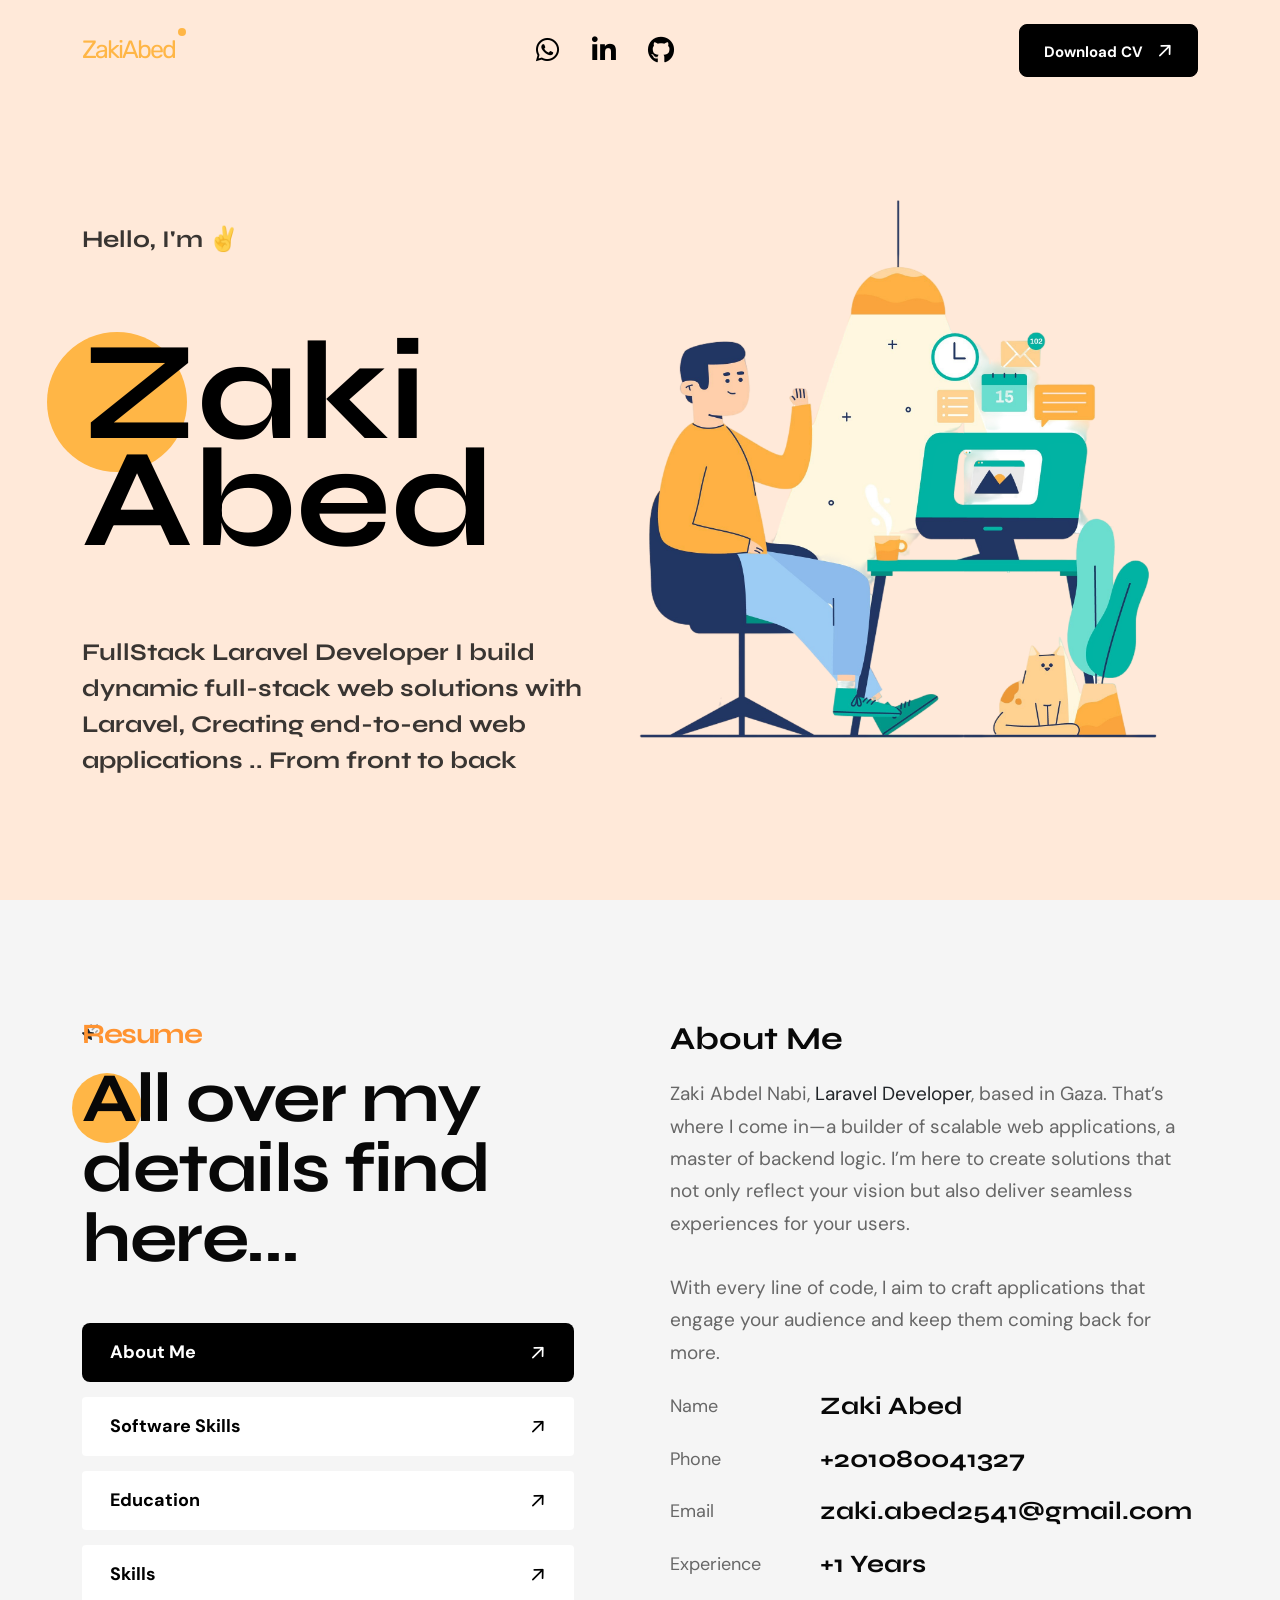
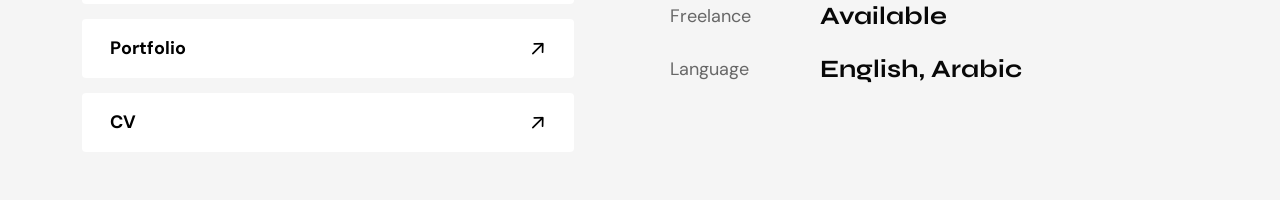
==== index.html @ b5b00e52 "first commit" ====
<!DOCTYPE html>
<html lang="en">
<head>
    <meta charset="UTF-8">
    <meta name="viewport" content="width=device-width, initial-scale=1.0">
    <title>Zaki Abed</title>
    <!-- Font Awesome -->
    <link rel="stylesheet" href="css/all.css">
    <!-- Font Awesome -->
    <link rel="stylesheet" href="css/all.min.css">
    <!-- Bootstrap -->
    <link rel="stylesheet" href="css/bootstrap.min.css">
    <!-- Style CSS -->
    <link rel="stylesheet" href="css/style.css">
</head>
<body>
    <!-- Start Navbar -->
    <nav class="navbar navbar-expand-lg">
        <div class="container">
          <a class="navbar-brand" href="#">ZakiAbed</a>
          <button class="navbar-toggler" type="button" data-bs-toggle="collapse" data-bs-target="#navbarSupportedContent" aria-controls="navbarSupportedContent" aria-expanded="false" aria-label="Toggle navigation">
            <i class="fa-regular fa-bars"></i>
          </button>
          <div class="collapse navbar-collapse" id="navbarSupportedContent">
            <ul class="navbar m-auto mb-2 mb-lg-0 icons">
              <li class="nav-item">
                <a class="nav-link" href="https://wa.me/+201080041327"><i class="fa-brands fa-whatsapp"></i></a>
              </li>
              <li class="nav-item">
                <a class="nav-link" href="https://www.linkedin.com/in/zaki-abed/"><i class="fa-brands fa-linkedin-in"></i></a>
              </li>
              <li class="nav-item">
                <a class="nav-link" href="https://github.com/zaki-abed/"><i class="fa-brands fa-github"></i></a>
              </li>
            </ul>
            <a href="ZakiAbedElNabiResume.pdf" class="main-btn" download="filename.pdf">Download CV <i class="fa-regular fa-arrow-right"></i></a>
          </div>
        </div>
      </nav>
    <!-- End Navbar -->
    <!-- Start Landing -->
    <div class="landing">
        <div class="container">
            <div class="text">
                Hello, I'm ✌️
                <span class="name">Zaki  <span class="child">Abed</span></span> 
                FullStack Laravel Developer
                I build dynamic full-stack web solutions with Laravel, Creating end-to-end web applications .. From front to back
            </div>
            <div class="image">
                <img src="images/landing.png" alt="Landing Image">
            </div>
        </div>
    </div>
    <!-- End Landing -->
    <div class="about-me">
        <div class="container">

            <div class="column-1">
                <div class="text">
                    <span>Resume</span>
                    All over my details find here...
                </div>
                <div class="nav flex-column nav-pills me-3" id="v-pills-tab" role="tablist" aria-orientation="vertical">
                    <!-- About Me -->
                    <button class="main-btn active" id="v-pills-home-tab" data-bs-toggle="pill" data-bs-target="#v-pills-home" type="button" role="tab" aria-controls="v-pills-home" aria-selected="true">About Me <i class="fa-regular fa-arrow-right"></i></button>
                    <!-- Software Skills -->
                    <button class="main-btn nav-link" id="v-pills-profile-tab" data-bs-toggle="pill" data-bs-target="#v-pills-profile" type="button" role="tab" aria-controls="v-pills-profile" aria-selected="false">Software Skills <i class="fa-regular fa-arrow-right"></i></button>
                    <!-- Education -->
                    <button class="main-btn nav-link" id="v-pills-messages-tab" data-bs-toggle="pill" data-bs-target="#v-pills-messages" type="button" role="tab" aria-controls="v-pills-messages" aria-selected="false">Education <i class="fa-regular fa-arrow-right"></i></button>
                    <!-- Skills -->
                    <button class="main-btn nav-link" id="v-pills-messages-tab" data-bs-toggle="pill" data-bs-target="#v-pills-messages" type="button" role="tab" aria-controls="v-pills-messages" aria-selected="false">Skills <i class="fa-regular fa-arrow-right"></i></button>
                    <!-- Portfolio -->
                    <button class="main-btn nav-link" id="v-pills-settings-tab" data-bs-toggle="pill" data-bs-target="#v-pills-settings" type="button" role="tab" aria-controls="v-pills-settings" aria-selected="false">Portfolio <i class="fa-regular fa-arrow-right"></i></button>
                    <!-- CV -->
                    <button class="main-btn nav-link" id="v-pills-cv-tab" data-bs-toggle="pill" data-bs-target="#v-pills-cv" type="button" role="tab" aria-controls="v-pills-cv" aria-selected="false">CV <i class="fa-regular fa-arrow-right"></i></button>
                </div>
            </div>
            
            <div class="column-2">
                <div class="tab-content" id="v-pills-tabContent">
                    <!-- About Me -->
                    <div class="tab-pane fade show active about-me-tab" id="v-pills-home" role="tabpanel" aria-labelledby="v-pills-home-tab" tabindex="0">
                        <h2>About Me</h2>
                        <p>
                            Zaki Abdel Nabi, <span class="text-dark">Laravel Developer</span>, based in Gaza. That’s where I come in—a builder of scalable web applications, a master of backend logic. I’m here to create solutions that not only reflect your vision but also deliver seamless experiences for your users. <br><br> With every line of code, I aim to craft applications that engage your audience and keep them coming back for more.
                        </p>
                        <ul>
                            <li>
                                <span class="first">Name</span>
                                <span class="second">Zaki Abed</span>
                            </li>
                            <li>
                                <span class="first">Phone</span>
                                <span class="second">+201080041327</span>
                            </li>
                            <li>
                                <span class="first">Email</span>
                                <span class="second">zaki.abed2541@gmail.com</span>
                            </li>
                            <li>
                                <span class="first">Experience</span>
                                <span class="second">+1 Years</span>
                            </li>
                            <li>
                                <span class="first">Freelance</span>
                                <span class="second">Available</span>
                            </li>
                            <li>
                                <span class="first">Language</span>
                                <span class="second">English, Arabic</span>
                            </li>
                        </ul>
                    </div>
                    <!-- Software Skills -->
                    <div class="tab-pane fade" id="v-pills-profile" role="tabpanel" aria-labelledby="v-pills-profile-tab" tabindex="0">2</div>
                    <!-- Education -->
                    <div class="tab-pane fade" id="v-pills-disabled" role="tabpanel" aria-labelledby="v-pills-disabled-tab" tabindex="0">3</div>
                    <!-- Skills -->
                    <div class="tab-pane fade" id="v-pills-messages" role="tabpanel" aria-labelledby="v-pills-messages-tab" tabindex="0">4</div>
                    <!-- Portfolio -->
                    <div class="tab-pane fade" id="v-pills-settings" role="tabpanel" aria-labelledby="v-pills-settings-tab" tabindex="0">5</div>
                    <!-- CV -->
                    <div class="tab-pane fade" id="v-pills-cv" role="tabpanel" aria-labelledby="v-pills-cv-tab" tabindex="0">6</div>
                </div>
            </div>
            <i class="fad fa-star-shooting star"></i>
        </div>
    </div>

    <!-- JS Files -->
    <!-- Bootstrap -->
    <script src="js/bootstrap.bundle.js"></script>
</body>
</html>
---- css/style.css ----
/* Google Font: Rubik, Syne, DM Sans */
@import url('https://fonts.googleapis.com/css2?family=DM+Sans:ital,opsz,wght@0,9..40,100..1000;1,9..40,100..1000&family=Rubik:ital,wght@0,300..900;1,300..900&family=Syne:wght@400..800&display=swap');

/* Start Variables */
:root {
    --main-color: rgb(255 182 70);
    --main-dark-color: rgb(255 147 48);
    --section-bg: rgb(255 233 217);
    --text-black: black;
}
/* End Variables */
/* Start Global Rules */
* {
  -webkit-box-sizing: border-box;
  -moz-box-sizing: border-box;
  box-sizing: border-box;
}

html {
  scroll-behavior: smooth;
}

body {
    position: relative;
    font-family: "DM Sans", sans-serif;
}

ul {
  list-style: none;
  padding: 0;
  margin: 0;
}

a {
  text-decoration: none;
}

.main-btn {
    background-color: var(--text-black);
    border-radius: 0.5rem;
    padding: 0.75rem 1.5rem;
    color: white;
    border: 1px solid var(--text-black);
    transition: 0.4s;
    font-size: 15px;
    font-weight: 700;
}

.main-btn:hover {
    background-color: transparent;
    color: var(--text-black);
    border: 1px solid var(--text-black);
}

.main-btn i {
    margin-left: 10px;
    transform: rotate(-45deg);
    font-size: 18px;
}

/* Start Navbar */
.navbar {
    padding: 0;
}

.navbar .container {
    background-color: transparent;
    height: 100px;
    position: absolute;
    top: 0;
    left: 0;
    right: 0;
}

.navbar .navbar-brand {
    font-family: "Rubik", sans-serif;
    color: var(--main-color);
    font-size: 25px;
    letter-spacing: -2px;
    position: relative;
}

.navbar .navbar-brand::before {
    content: "";
    position: absolute;
    top: 2px;
    right: -11px;
    width: 8px;
    height: 8px;
    background: var(--main-color);
    border-radius: 50%;
}

.navbar .navbar-toggler {
    color: var(--text-black);
    border: 3px solid var(--text-black);
    padding: 6px 12px;
    transition: 0.4s;
} 

.navbar .navbar-toggler:hover {
    color: var(--main-color);
    border: 3px solid var(--main-color);
    padding: 6px 12px;
} 

.navbar .navbar-toggler:focus {
    box-shadow: none;
}

.navbar .icons li i {
    color: var(--text-black);
    font-size: 27px;
    transition: 0.4s;
}

@media (max-width: 992px) {
    .icons {
        justify-content: flex-start;
    }
    
}

@media (max-width: 768px) {
    .collapse {
        position: absolute;
        top: 75px;
        min-height: 118px;
        background: var(--section-bg);
        width: 100%;
        left: 0px;
        border: 1px solid;
        padding: 5px;
    }
    
}
.navbar .icons li i:hover {
    color: var(--main-color);
}
/* End Navbar */
/* Start Landing */
.landing {
    height: 100vh;
    background-color: var(--section-bg);
    padding-top: 100px;
    display: flex;
    justify-content: center;
    align-items: center;
}

.landing .container {
    display: flex;
    justify-content: space-between;
    align-items: center;
}

.landing .text {
    width: 500px;
    font-family: "Syne", sans-serif;
    color: rgba(8, 8, 8, 0.8);
    font-size: 24px;
    font-weight: 700;
}

.landing .text .name {
    display: block;
    margin: 30px 0;
    font-size: 140px;
    position: relative;
    z-index: 1;
    color: var(--text-black);
}

@media (max-width: 768px) {
    .landing .text .name {
        font-size: 100px;
    }
}

.landing .text .name::before {
    content: "";
    position: absolute;
    top: 44px;
    left: -35px;
    width: 140px;
    height: 140px;
    background: var(--main-color);
    border-radius: 50%;
    z-index: -1;
}

.landing .text .name .child {
    margin-top: -103px;
    display: block;
}

@media (max-width: 768px) {
    .landing .text .name .child {
        margin-top: -69px;
    }
}

.landing .image {

}

.landing .image img {
    width: 600px;
    max-width: 100%;
}

@media (max-width: 768px) {
    .landing .image img {
        display: none;
    }
}

/* End Landing */

/* Start About Me */
.about-me {
    padding: 120px 0;
    background-color: rgba(8, 8, 8, 0.04) !important;
}

@media (min-width: 992px) {
    .about-me {
        height: 100vh;
    }
}

.about-me .container {
    display: flex;
    align-items: start;
    gap: 80px;
}

@media (max-width: 992px) {
    .about-me .container {
        flex-direction: column;
    }
}

.about-me .nav {
    gap: 15px;
}

@media (max-width: 992px) {
    .about-me .nav {
        flex-direction: row !important;
    }
}

@media (min-width: 1200px) {
    .about-me .nav {
        width: 492px;
    }
}

.about-me .text {
    color: rgb(8 8 8);
    font-size: 70px;
    font-weight: 700;
    font-family: "Syne", sans-serif;
    letter-spacing: -1.5px;
    line-height: 1;
    position: relative;
    z-index: 1;
    margin-bottom: 50px;
}

@media (min-width: 1200px) {
    .about-me .text {
        width: 450px;
    }
}

.about-me .text::before {
    content: "";
    position: absolute;
    top: 53px;
    left: -10px;
    width: 70px;
    height: 70px;
    background: var(--main-color);
    border-radius: 50%;
    z-index: -1;
}

.about-me .text span {
    display: block;
    font-family: "Syne", sans-serif;
    color: var(--main-dark-color);
    font-weight: 700;
    font-size: 28px;
    margin-bottom: 15px;
}

.about-me .main-btn {
    background-color: white;
    color: var(--text-black);
    border: none;
    display: flex;
    justify-content: space-between;
    align-items: center;
    font-size: 18px;
    padding-top: 1rem;
    padding-bottom: 1rem;
    padding-left: 1.75rem;
    padding-right: 1.75rem;
}

.about-me .main-btn:hover {
    background-color: var(--text-black);
    color: white;
}

.about-me .nav-pills .nav-link.active, .about-me .nav-pills .show>.nav-link, .about-me button.active {
    background: var(--text-black);
    color: white;
}

.about-me .star {
    position: absolute;
}

.about-me .about-me-tab h2 {
    font-family: "Syne", sans-serif;
    font-size: 32px;
    color: rgb(8 8 8);
    font-weight: 700;
    margin-bottom: 20px;
}

.about-me .about-me-tab  {
    font-family: "DM Sans", ui-sans-serif, system-ui, sans-serif, "Apple Color Emoji", "Segoe UI Emoji", "Segoe UI Symbol", "Noto Color Emoji";
    font-size: 19px;
    font-weight: 400;
    line-height: 1.7;
    color: rgba(8, 8, 8, 0.6);
}

@media (max-width: 768px) {
    .about-me-tab {
        width: 380px;
    }
}

.about-me .about-me-tab ul {
    display: flex;
    flex-direction: column;
    gap: 10px;
}

.about-me .about-me-tab ul li {
    display: flex;
    gap: 50px;
    align-items: center;
}
.about-me .about-me-tab ul li .first {
    display: block;
    width: 100px;
    font-size: 18px;
}

.about-me .about-me-tab ul li .second {
    color: rgb(8 8 8);
    font-weight: 700;
    font-size: 25px;
    font-family: "Syne", sans-serif;
}

@media (max-width: 768px) {
    .about-me .about-me-tab ul li .second {
        font-size: 20px;
    }
}
/* End About Me */
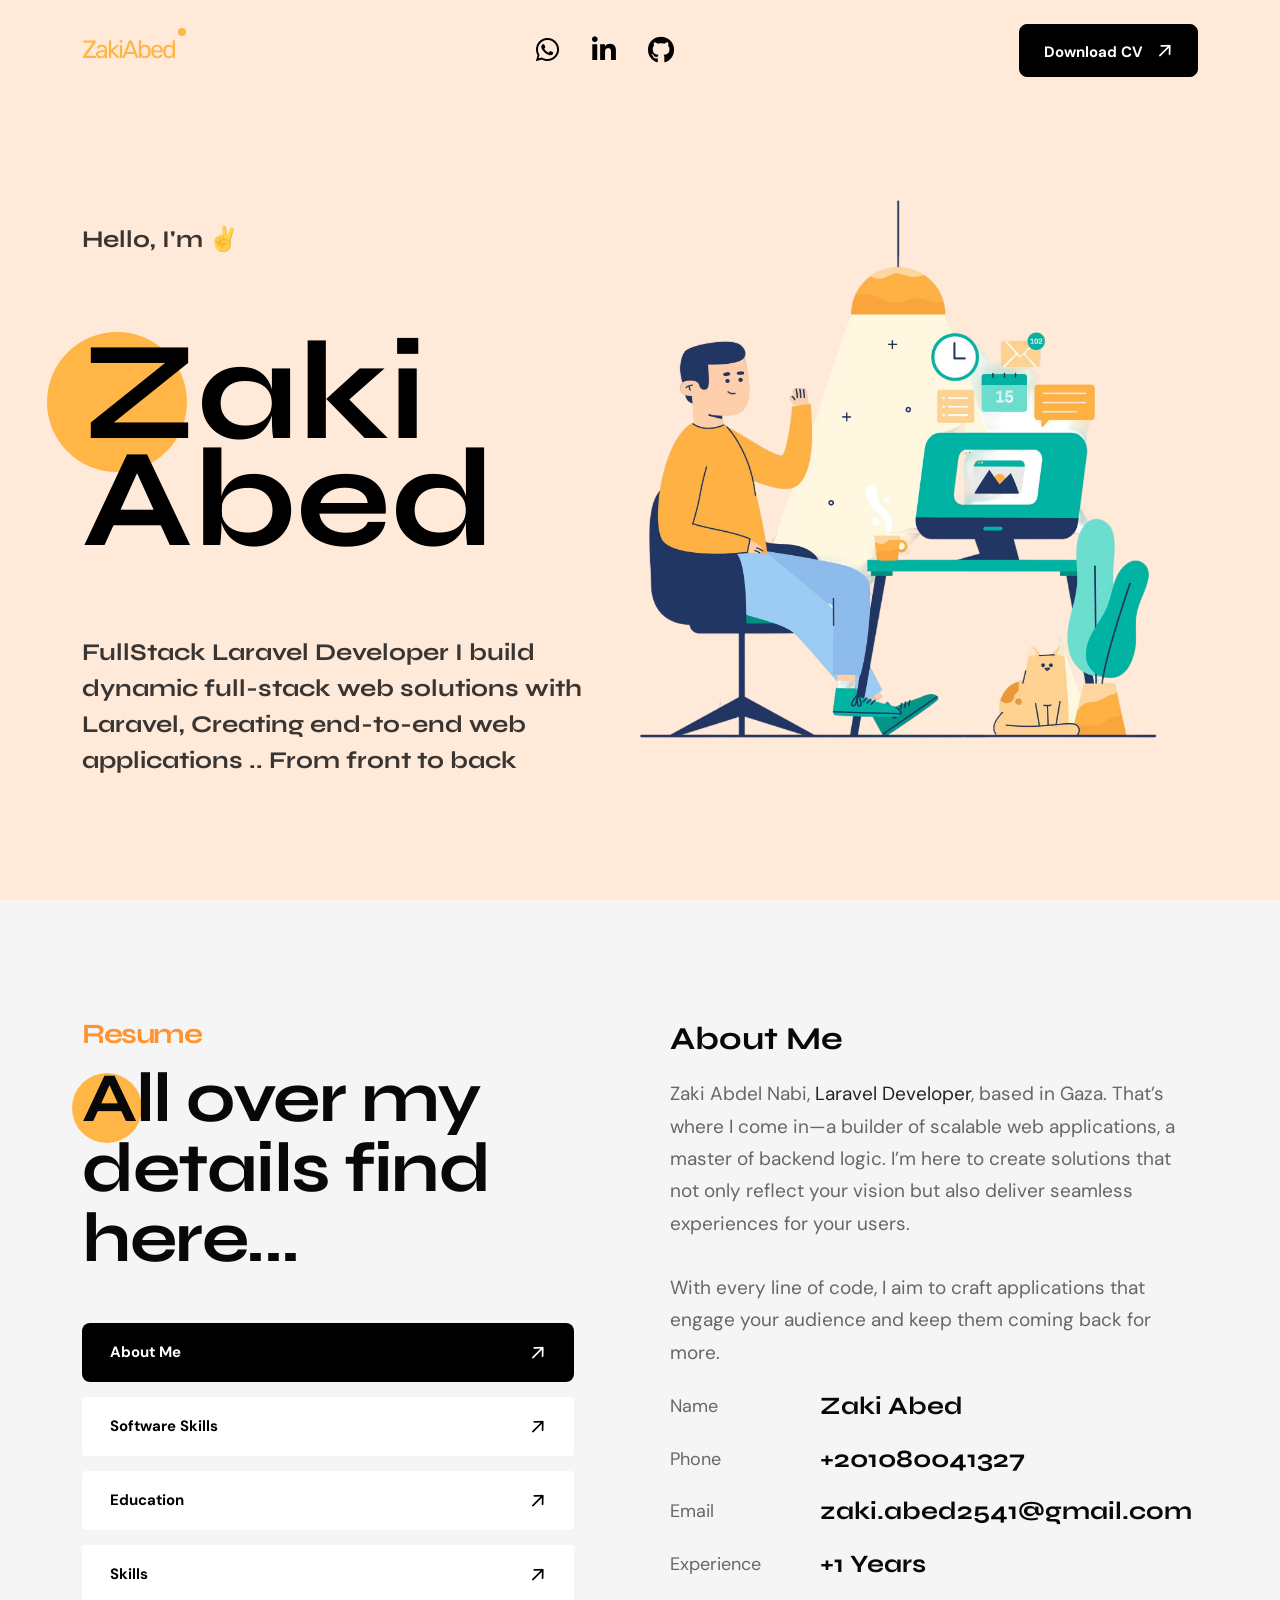
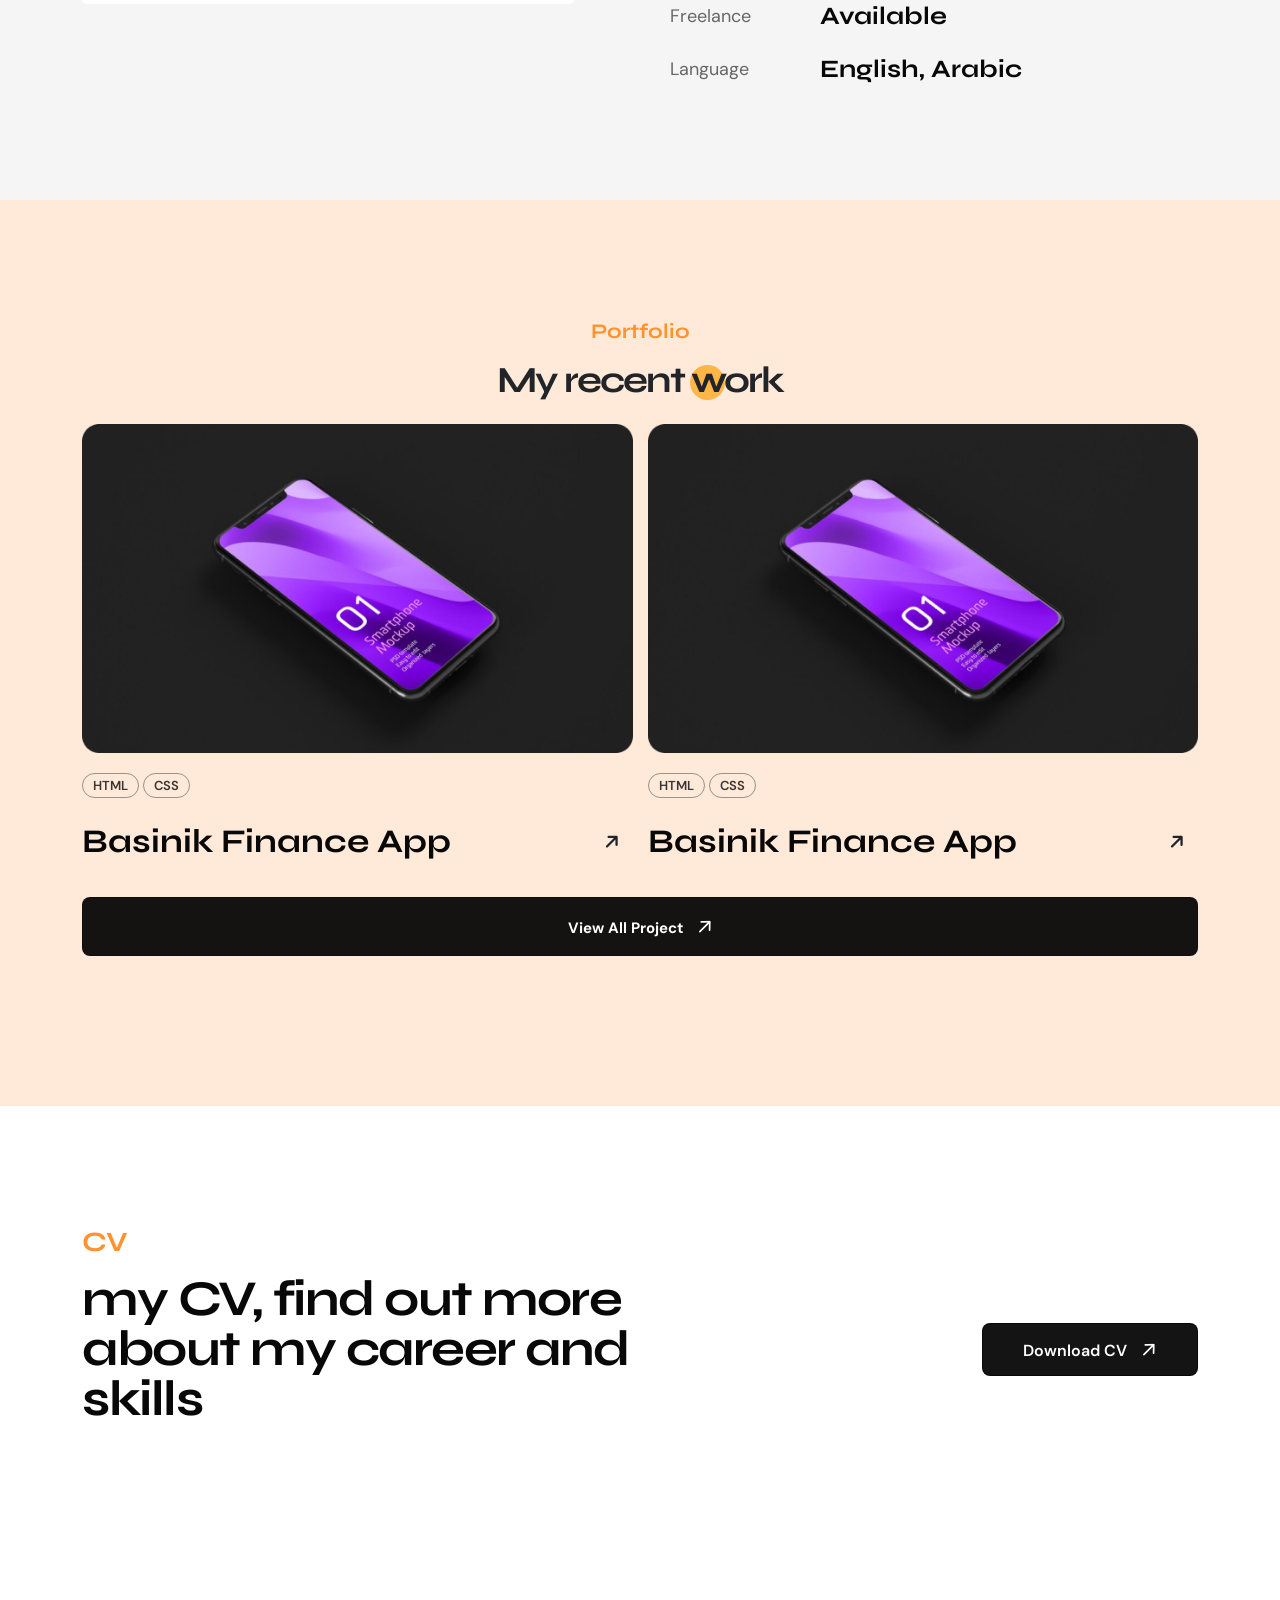
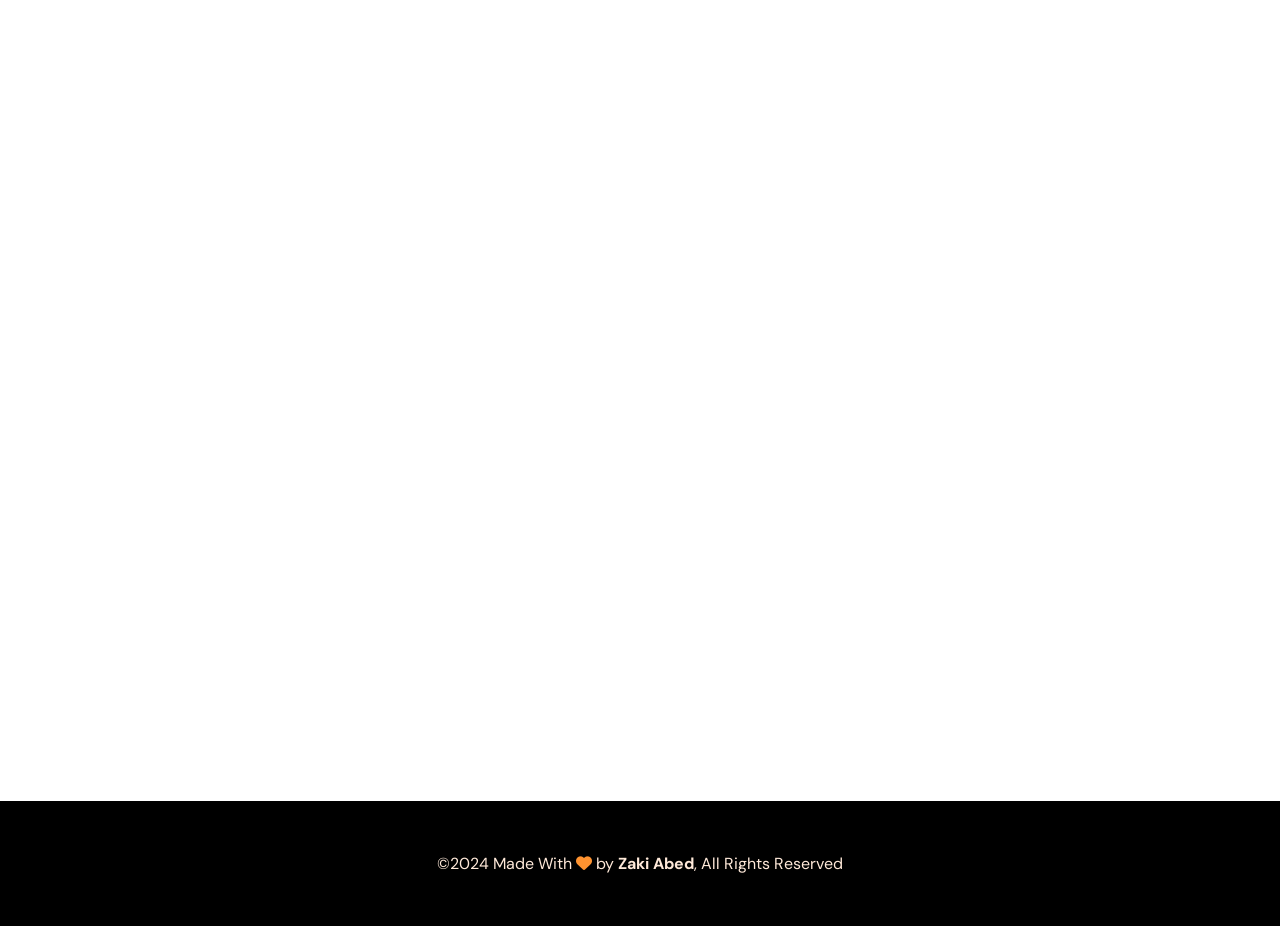
==== commit 8cdc204e: "Finish Frontend Project" ====
--- a/index.html
+++ b/index.html
@@ -12,6 +12,8 @@
     <link rel="stylesheet" href="css/bootstrap.min.css">
     <!-- Style CSS -->
     <link rel="stylesheet" href="css/style.css">
+    <!-- WoW.js -->
+    <link rel="stylesheet" href="css/animate.css">
 </head>
 <body>
     <!-- Start Navbar -->
@@ -41,22 +43,22 @@
     <!-- Start Landing -->
     <div class="landing">
         <div class="container">
-            <div class="text">
+            <div class="text wow slideInLeft">
                 Hello, I'm ✌️
                 <span class="name">Zaki  <span class="child">Abed</span></span> 
                 FullStack Laravel Developer
                 I build dynamic full-stack web solutions with Laravel, Creating end-to-end web applications .. From front to back
             </div>
-            <div class="image">
+            <div class="image wow slideInRight">
                 <img src="images/landing.png" alt="Landing Image">
             </div>
         </div>
     </div>
     <!-- End Landing -->
+    <!-- Start About Me -->
     <div class="about-me">
         <div class="container">
-
-            <div class="column-1">
+            <div class="column-1 wow slideInLeft">
                 <div class="text">
                     <span>Resume</span>
                     All over my details find here...
@@ -67,21 +69,15 @@
                     <!-- Software Skills -->
                     <button class="main-btn nav-link" id="v-pills-profile-tab" data-bs-toggle="pill" data-bs-target="#v-pills-profile" type="button" role="tab" aria-controls="v-pills-profile" aria-selected="false">Software Skills <i class="fa-regular fa-arrow-right"></i></button>
                     <!-- Education -->
-                    <button class="main-btn nav-link" id="v-pills-messages-tab" data-bs-toggle="pill" data-bs-target="#v-pills-messages" type="button" role="tab" aria-controls="v-pills-messages" aria-selected="false">Education <i class="fa-regular fa-arrow-right"></i></button>
+                    <button class="main-btn nav-link" id="v-pills-education-tab" data-bs-toggle="pill" data-bs-target="#v-pills-education" type="button" role="tab" aria-controls="v-pills-education" aria-selected="false">Education <i class="fa-regular fa-arrow-right"></i></button>
                     <!-- Skills -->
-                    <button class="main-btn nav-link" id="v-pills-messages-tab" data-bs-toggle="pill" data-bs-target="#v-pills-messages" type="button" role="tab" aria-controls="v-pills-messages" aria-selected="false">Skills <i class="fa-regular fa-arrow-right"></i></button>
-                    <!-- Portfolio -->
-                    <button class="main-btn nav-link" id="v-pills-settings-tab" data-bs-toggle="pill" data-bs-target="#v-pills-settings" type="button" role="tab" aria-controls="v-pills-settings" aria-selected="false">Portfolio <i class="fa-regular fa-arrow-right"></i></button>
-                    <!-- CV -->
-                    <button class="main-btn nav-link" id="v-pills-cv-tab" data-bs-toggle="pill" data-bs-target="#v-pills-cv" type="button" role="tab" aria-controls="v-pills-cv" aria-selected="false">CV <i class="fa-regular fa-arrow-right"></i></button>
-                </div>
-            </div>
-            
-            <div class="column-2">
+                    <button class="main-btn nav-link" id="v-pills-messages-tab" data-bs-toggle="pill" data-bs-target="#v-pills-messages" type="button" role="tab" aria-controls="v-pills-messages" aria-selected="false">Skills <i class="fa-regular fa-arrow-right"></i></button>                </div>
+            </div>
+            <div class="column-2 wow slideInRight">
                 <div class="tab-content" id="v-pills-tabContent">
                     <!-- About Me -->
                     <div class="tab-pane fade show active about-me-tab" id="v-pills-home" role="tabpanel" aria-labelledby="v-pills-home-tab" tabindex="0">
-                        <h2>About Me</h2>
+                        <h2 class="title">About Me</h2>
                         <p>
                             Zaki Abdel Nabi, <span class="text-dark">Laravel Developer</span>, based in Gaza. That’s where I come in—a builder of scalable web applications, a master of backend logic. I’m here to create solutions that not only reflect your vision but also deliver seamless experiences for your users. <br><br> With every line of code, I aim to craft applications that engage your audience and keep them coming back for more.
                         </p>
@@ -113,23 +109,146 @@
                         </ul>
                     </div>
                     <!-- Software Skills -->
-                    <div class="tab-pane fade" id="v-pills-profile" role="tabpanel" aria-labelledby="v-pills-profile-tab" tabindex="0">2</div>
+                    <div class="tab-pane fade software-skills-tab" id="v-pills-profile" role="tabpanel" aria-labelledby="v-pills-profile-tab" tabindex="0">
+                        <h2 class="title">Software Skills</h2>
+                        <ul>
+                            <li>
+                                <span>Backend Development:</span>
+                                <span>Laravel framework, PHP (OOP), MySQL (relational databases, SQL, ER diagrams, connection pooling)</span>
+                            </li>
+                            <li>
+                                <span>Frontend Development:</span>
+                                <span>HTML, CSS (Grid, Flexbox), JavaScript, jQuery, Bootstrap, Tailwind CSS</span>
+                            </li>
+                            <li>
+                                <span>Full Stack Development:</span>
+                                <span>Experience in integrating frontend and backend components for robust web applications</span>
+                            </li>
+                            <li>
+                                <span>Database Management:</span>
+                                <span>Proficient in database design, SQL queries, and optimization</span>
+                            </li>
+                            <li>
+                                <span>Project Management:</span>
+                                <span>Agile methodologies</span>
+                            </li>
+                            <li>
+                                <span>System Analysis:</span>
+                                <span>Strong analytical skills with experience in writing system requirements specifications (SRS) and system documentation</span>
+                            </li>
+                        </ul>
+                    </div>
                     <!-- Education -->
-                    <div class="tab-pane fade" id="v-pills-disabled" role="tabpanel" aria-labelledby="v-pills-disabled-tab" tabindex="0">3</div>
+                    <div class="tab-pane fade education-tab" id="v-pills-education" role="tabpanel" aria-labelledby="v-pills-education-tab" tabindex="0">
+                        <h2 class="title">Education</h2>
+                        <div class="boxes">
+                            <div class="box">
+                                <div class="date">2021 - 2025</div>
+                                <div class="info">
+                                    <span>University</span>
+                                    <span class="name">
+                                        Al-Azhar University - Gaza<br>
+                                        Software Engineering Major
+                                    </span>
+                                </div>
+                            </div>
+                            <div class="box">
+                                <div class="date">2019 - 2020</div>
+                                <div class="info">
+                                    <span>High School</span>
+                                    <span class="name">Deir al-Balah Industrial Secondary School</span>
+                                    <span class="gpa"><b>GPA:</b> <span class="number">95.1</span></span>
+                                </div>
+                            </div>
+                        </div>
+                    </div>
                     <!-- Skills -->
-                    <div class="tab-pane fade" id="v-pills-messages" role="tabpanel" aria-labelledby="v-pills-messages-tab" tabindex="0">4</div>
-                    <!-- Portfolio -->
-                    <div class="tab-pane fade" id="v-pills-settings" role="tabpanel" aria-labelledby="v-pills-settings-tab" tabindex="0">5</div>
-                    <!-- CV -->
-                    <div class="tab-pane fade" id="v-pills-cv" role="tabpanel" aria-labelledby="v-pills-cv-tab" tabindex="0">6</div>
-                </div>
-            </div>
-            <i class="fad fa-star-shooting star"></i>
-        </div>
-    </div>
+                    <div class="tab-pane fade skills-tab" id="v-pills-messages" role="tabpanel" aria-labelledby="v-pills-messages-tab" tabindex="0">
+                        <h2 class="title">Skills</h2>
+                        <div class="boxes">
+                            <span><i class="fa-brands fa-html5"></i> HTML</span>
+                            <span><i class="fa-brands fa-css3-alt"></i> CSS</span>
+                            <span><i class="fa-brands fa-js"></i> JS</span>
+                            <span><i class="fa-brands fa-bootstrap"></i> Bootstrap</span>
+                            <span><i class="fa-brands fa-laravel"></i>Laravel</span>
+                            <span><i class="fa-brands fa-php"></i>php</span>
+                            <span><i class="fa-duotone fa-solid fa-database"></i> Mysql</span>
+                            <span><i class="fa-brands fa-docker"></i> Docker</span>
+                        </div>
+                    </div>
+                </div>
+            </div>
+        </div>
+    </div>
+    <!-- End About Me -->
+    <!-- Start Portfolio -->
+    <div class="portfolio">
+        <div class="container">
+            <h2>Portfolio</h2>
+            <p class="zaki">My recent work</p>
+            <div class="boxes">
+                <!-- Box -->
+                <div class="box wow slideInLeft">
+                    <div class="image">
+                        <img src="images/project1.png" alt="Project">
+                    </div>
+                    <div class="tech">
+                        <span>HTML</span>
+                        <span>CSS</span>
+                    </div>
+                    <div class="link">
+                        <a href="#" class="app-name">Basinik Finance App</a>
+                        <i class="fa-regular fa-arrow-right"></i>
+                    </div>
+                </div>
+                <!-- Box -->
+                <div class="box wow slideInRight">
+                    <div class="image">
+                        <img src="images/project1.png" alt="Project">
+                    </div>
+                    <div class="tech">
+                        <span>HTML</span>
+                        <span>CSS</span>
+                    </div>
+                    <div class="link">
+                        <a href="#" class="app-name">Basinik Finance App</a>
+                        <i class="fa-regular fa-arrow-right"></i>
+                    </div>
+                </div>
+            </div>
+            <a href="#" class="view-all-projects">View All Project <i class="fa-regular fa-arrow-right"></i> </a>
+        </div>
+    </div>
+    <!-- End Portfolio -->
+    <!-- Start CV -->
+    <div class="cv">
+        <div class="container">
+            <div class="info">
+                <div class="text">
+                    <h2>CV</h2>
+                    <p>my CV, find out more about my career and skills</p>
+                </div>
+                <a href="ZakiAbedElNabiResume.pdf" class="download" download="filename.pdf">Download CV <i class="fa-regular fa-arrow-right"></i></a>
+            </div>
+            <iframe class="wow slideInRight" src="https://drive.google.com/file/d/1Kq44RX-GSHJS-ai2tzREWh5G90bSiO7g/preview" allow="autoplay" ></iframe>    
+        </div>
+    </div>
+    <!-- End CV -->
 
+    <!-- Start Footer -->
+    <footer>
+       <div class="container">
+            ©2024 Made With <i class="fas fa-heart"></i> by <b>Zaki Abed</b>, All Rights Reserved
+       </div>
+    </footer>
+    <!-- End Footer -->
     <!-- JS Files -->
     <!-- Bootstrap -->
     <script src="js/bootstrap.bundle.js"></script>
+    <!-- WoW.js -->
+    <script src="js/wow.min.js"></script>
+    <script>
+        new WOW().init();
+    </script>
 </body>
 </html>
--- a/css/style.css
+++ b/css/style.css
@@ -52,11 +52,22 @@
     border: 1px solid var(--text-black);
 }
 
-.main-btn i {
+.main-btn i,
+.fa-arrow-right {
     margin-left: 10px;
     transform: rotate(-45deg);
     font-size: 18px;
 }
+/* Start Component */
+.title {
+    font-family: "Syne", sans-serif;
+    font-size: 32px;
+    color: rgb(8 8 8);
+    font-weight: 700;
+    margin-bottom: 20px;
+}
+/* End Component */
+
 
 /* Start Navbar */
 .navbar {
@@ -303,7 +314,7 @@
     display: flex;
     justify-content: space-between;
     align-items: center;
-    font-size: 18px;
+    font-size: 15px;
     padding-top: 1rem;
     padding-bottom: 1rem;
     padding-left: 1.75rem;
@@ -319,11 +330,7 @@
     background: var(--text-black);
     color: white;
 }
-
-.about-me .star {
-    position: absolute;
-}
-
+/* Tab: About me */
 .about-me .about-me-tab h2 {
     font-family: "Syne", sans-serif;
     font-size: 32px;
@@ -375,4 +382,362 @@
         font-size: 20px;
     }
 }
-/* End About Me */+
+/* Tab: Software Skills */
+.about-me .software-skills-tab {}
+.about-me .software-skills-tab ul {
+    display: flex;
+    flex-direction: column;
+    gap: 20px;
+}
+.about-me .software-skills-tab ul li {
+    position: relative;
+    font-size: 19px;
+}
+.about-me .software-skills-tab ul li::before {
+    content: "\f00c";
+    font-family: "Font Awesome 6 Pro";
+    color: var(--main-color);
+    font-size: 18px;
+    font-weight: 900;
+}
+.about-me .software-skills-tab ul li span:first-child {
+    font-weight: 600;
+}
+.about-me .software-skills-tab ul li span:last-child {
+    display: block;
+    margin-left: 22px;
+}
+
+/* Tab: Education */
+.about-me .education-tab {
+
+}
+
+.about-me .education-tab .boxes {
+    display: flex;
+    flex-direction: column;
+    gap: 20px;
+}
+
+.about-me .education-tab .boxes .box {
+    display: flex;
+    gap: 40px;
+    background: rgba(8, 8, 8, 0.04);
+    padding: 20px;
+    border-radius: 15px;
+    transition: 0.5s;
+}
+
+.about-me .education-tab .boxes .box:hover {
+    --tw-shadow: 0px 36px 100px 0px rgba(8, 8, 8, 0.15);
+    --tw-shadow-colored: 0px 36px 100px 0px var(--tw-shadow-color);
+    box-shadow: var(--tw-ring-offset-shadow, 0 0 rgba(0, 0, 0, 0)), var(--tw-ring-shadow, 0 0 rgba(0, 0, 0, 0)), var(--tw-shadow);
+    background-color: white;
+}
+
+.about-me .education-tab .boxes .box .date {
+
+}
+
+.about-me .education-tab .boxes .box .info {}
+
+.about-me .education-tab .boxes .box .info span:first-child {
+    color: rgb(8 8 8);
+    position: relative;
+    display: block;
+    margin-bottom: 10px;
+    margin-left: 20px;
+    font-weight: 500;
+}
+
+.about-me .education-tab .boxes .box .info span:first-child:before {
+    content: "";
+    width: 7px;
+    height: 7px;
+    position: absolute;
+    top: 8px;
+    left: -15px;
+    background: var(--main-dark-color);
+    border-radius: 50%;
+}
+
+.about-me .education-tab .boxes .box .info .name {
+    color: rgb(8 8 8);
+    font-weight: 700;
+    font-family: "Syne", sans-serif;
+    font-size: 21px;
+    display: block;
+}
+
+.about-me .education-tab .boxes .box .info .gpa {
+    font-size: 20px;
+}
+
+.about-me .education-tab .boxes .box .info .number {
+    font-family: "Syne", sans-serif;
+}
+
+.about-me .skills-tab {}
+
+.about-me .skills-tab .boxes {
+    display: grid;
+    grid-template-columns: repeat(3, minmax(250px, 1fr));
+    gap: 20px;
+}
+
+@media (max-width: 1400px) {
+    .about-me .skills-tab .boxes {
+        grid-template-columns: repeat(2, minmax(250px, 1fr));
+    }
+}
+
+
+@media (max-width: 768px) {
+    .about-me .skills-tab .boxes {
+        grid-template-columns: repeat(1, minmax(400px, 1fr));
+    }
+}
+
+.about-me .skills-tab .boxes span {
+    background-color: rgba(8, 8, 8, 0.04);
+    padding: 18px 30px;
+    border-radius: 1rem;
+    display: flex;
+    gap: 20px;
+    font-size: 20px;
+    align-items: center;
+    font-family: "Syne", sans-serif;
+    font-weight: 700;
+    transition-property: all;
+    transition-timing-function: cubic-bezier(0.4, 0, 0.2, 1);
+    transition-duration: 150ms;
+}
+
+@media (max-width: 768px) {
+    .about-me .skills-tab .boxes span {
+        font-size: 16px;
+    }
+}
+
+.about-me .skills-tab .boxes span:hover {
+    --tw-shadow: 0px 36px 100px 0px rgba(8, 8, 8, 0.15);
+    --tw-shadow-colored: 0px 36px 100px 0px var(--tw-shadow-color);
+    box-shadow: var(--tw-ring-offset-shadow, 0 0 rgba(0, 0, 0, 0)), var(--tw-ring-shadow, 0 0 rgba(0, 0, 0, 0)), var(--tw-shadow);
+    --tw-bg-opacity: 1;
+    background-color: rgb(255 255 255 / var(--tw-bg-opacity));
+
+}
+
+.about-me .skills-tab .boxes span i {
+    font-size: 45px;
+}
+
+@media (max-width: 768px) {
+    .about-me .skills-tab .boxes span i {
+        font-size: 30px;
+    }
+}
+/* End About Me */
+/* Start Portfolio */
+.portfolio {
+    padding: 120px 0;
+    background: var(--section-bg);
+}
+
+.portfolio h2 {
+    font-size: 1.30rem;
+    color: var(--main-dark-color);
+    font-weight: 700;
+    font-family: "Syne", sans-serif;
+    text-align: center;
+}
+
+.portfolio p {
+    font-size: 2.30rem;
+    text-align: center;
+    display: block;
+    font-weight: 700;
+    font-family: 'Syne', sans-serif;
+    letter-spacing: -2px;
+    position: relative;
+    z-index: 1
+}
+
+.portfolio p::before {
+    content: "";
+    width: 35px;
+    height: 35px;
+    position: absolute;
+    top: 12px;
+    left: 54.5%;
+    background-color: var(--main-color);
+    border-radius: 50%;
+    z-index: -1;
+}
+
+.portfolio .boxes {
+    display: flex;
+    justify-content: space-between;
+    gap: 15px;
+}
+
+@media (max-width: 768px) {
+    .portfolio .boxes {
+        flex-direction: column;
+    }
+}
+
+.portfolio .boxes .box {}
+
+.portfolio .boxes .box .image {
+
+}
+
+.portfolio .boxes .box .image img {
+    max-width: 100%;
+    width: 620px;
+}
+
+.portfolio .boxes .box .tech {
+    margin: 20px 0
+}
+
+.portfolio .boxes .box .tech span {
+    color: rgba(8, 8, 8, 0.8);
+    font-weight: 600;
+    text-transform: uppercase;
+    font-size: 13px;
+    padding: 3px 10px;
+    border: 1px solid rgba(8, 8, 8, 0.4);
+    border-radius: 40px;
+    transition: 0.3s;
+}
+
+.portfolio .boxes .box .tech span:hover {
+    background-color: rgba(8, 8, 8, 0.95);
+    color: white;
+}
+
+.portfolio .boxes .box .link {
+    display: flex;
+    align-items: center;
+    justify-content: space-between;
+}
+
+.portfolio .boxes .box .link i {
+    transform: rotate(-45deg);
+    font-size: 18px;
+    font-weight: 700;
+    margin-right: 13px;
+}
+
+.portfolio .boxes .box .app-name {
+    font-size: 33px;
+    color: rgb(8 8 8/ 1 );
+    font-weight: 700;
+    font-family: "Syne", sans-serif;
+    transition: 0.3s;
+}
+
+/* .portfolio .boxes .box .link:hover, */
+.portfolio .boxes .box .link:hover i,
+.portfolio .boxes .box .link:hover .app-name {
+    color: var(--main-dark-color) !important;
+}
+
+.portfolio .view-all-projects {
+    background: rgba(8, 8, 8, 0.95);
+    border: 1px solid rgba(8, 8, 8, 0.4);
+    color: white;
+    padding: 15px 0;
+    display: block;
+    text-align: center;
+    margin: 30px 0;
+    border-radius: 0.5rem;
+    font-weight: 700;
+    font-size: 15px;
+    transition: 0.3s;
+    font-family: "DM Sans", ui-sans-serif, system-ui, sans-serif, "Apple Color Emoji", "Segoe UI Emoji", "Segoe UI Symbol", "Noto Color Emoji"qw;
+}
+
+.portfolio .view-all-projects:hover {
+    background: transparent;
+    color: rgba(8, 8, 8, 0.95);
+}
+/* End Portfolio */
+/* Start CV */
+.cv {
+    padding: 120px 0;
+}
+
+.cv .info {
+    display: flex;
+    justify-content: space-between;
+    align-items: center;
+}
+
+.cv .info .text {
+    width: 600px;
+}
+
+.cv .info h2 {
+    display: block;
+    font-family: "Syne", sans-serif;
+    color: var(--main-dark-color);
+    font-weight: 700;
+    font-size: 28px;
+    margin-bottom: 15px;
+}
+
+.cv .info p {
+    color: rgb(8 8 8);
+    font-size: 50px;
+    font-weight: 700;
+    font-family: "Syne", sans-serif;
+    letter-spacing: -1.5px;
+    line-height: 1;
+    position: relative;
+    z-index: 1;
+    margin-bottom: 50px;
+}
+
+@media (max-width: 768px) {
+    .cv .info p {
+        font-size: 30px;
+    }
+}
+
+.cv .info a {
+    color: white;
+    background-color: rgba(8, 8, 8, 0.95);
+    text-transform: capitalize;
+    padding: 12px 40px;
+    border-radius: 0.5rem;
+    border: 1px solid rgba(8, 8, 8, 0.95);
+    transition: 0.3s;
+    font-weight: 600;
+}
+
+.cv .info a:hover {
+    color: rgba(8, 8, 8, 0.95);
+    background-color: transparent;
+}
+
+.cv iframe {
+    width: 100%;
+    height: 800px;
+}
+/* End CV */
+/* Start Footer */
+footer {
+    background-color: black;
+    color: rgb(255, 233, 217);
+    text-align: center;
+    padding: 50px 0;
+}
+
+footer i {
+    color: var(--main-dark-color) !important;
+}
+/* End Footer */
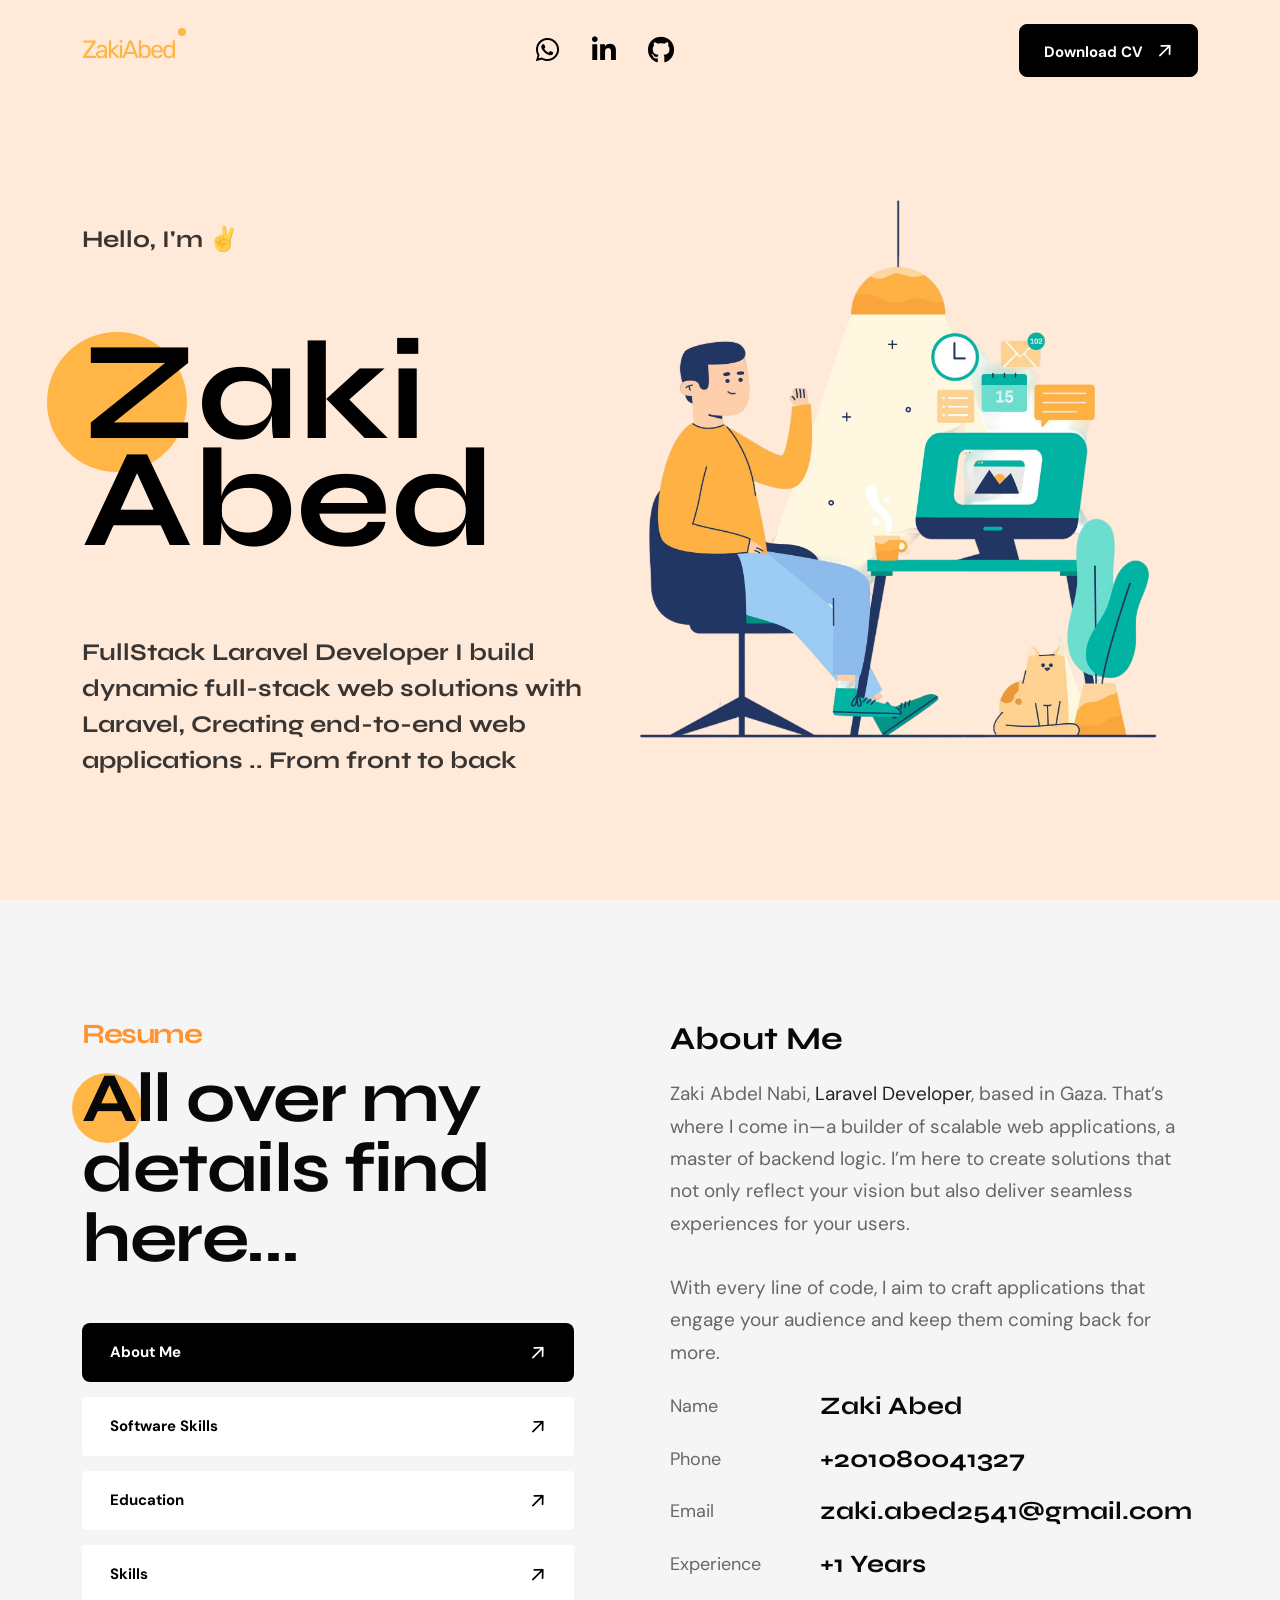
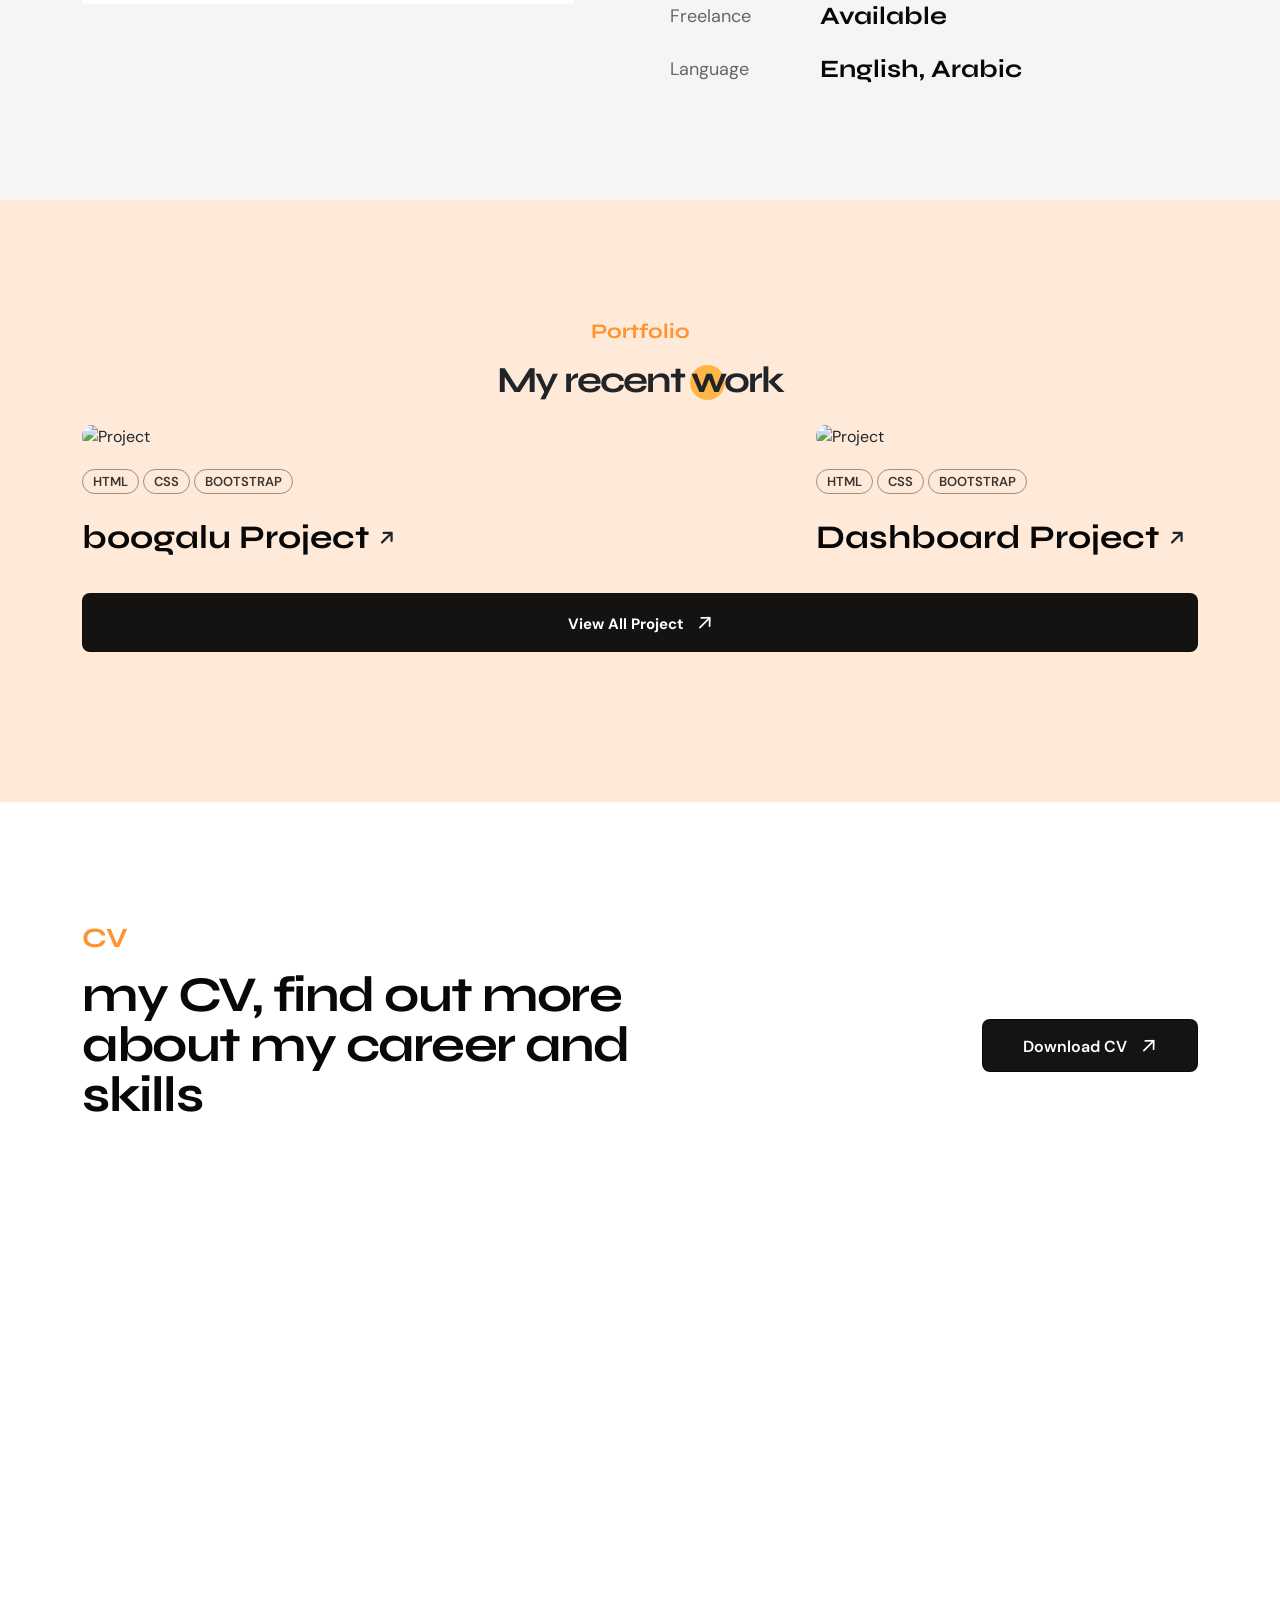
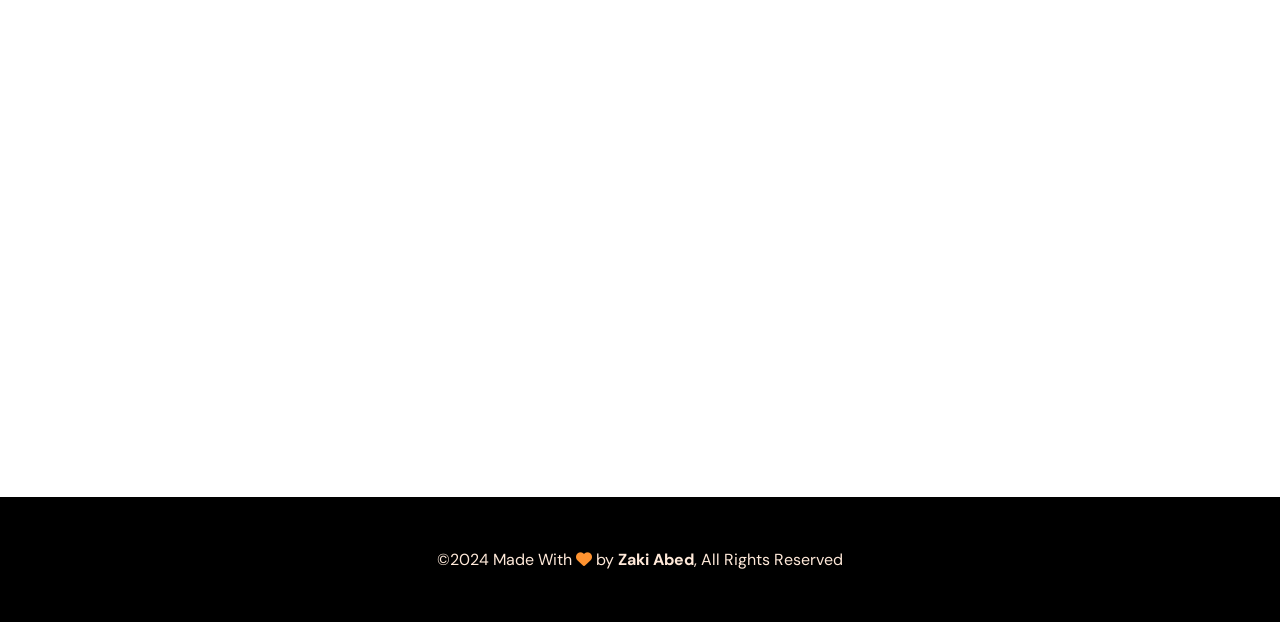
==== commit 1ceaf195: "update project" ====
--- a/index.html
+++ b/index.html
@@ -19,7 +19,7 @@
     <!-- Start Navbar -->
     <nav class="navbar navbar-expand-lg">
         <div class="container">
-          <a class="navbar-brand" href="#">ZakiAbed</a>
+          <a class="navbar-brand" href="index.html">ZakiAbed</a>
           <button class="navbar-toggler" type="button" data-bs-toggle="collapse" data-bs-target="#navbarSupportedContent" aria-controls="navbarSupportedContent" aria-expanded="false" aria-label="Toggle navigation">
             <i class="fa-regular fa-bars"></i>
           </button>
@@ -190,33 +190,35 @@
                 <!-- Box -->
                 <div class="box wow slideInLeft">
                     <div class="image">
-                        <img src="images/project1.png" alt="Project">
+                        <img src="images/projects/boogalu.png" alt="Project">
                     </div>
                     <div class="tech">
                         <span>HTML</span>
                         <span>CSS</span>
+                        <span>Bootstrap</span>
                     </div>
                     <div class="link">
-                        <a href="#" class="app-name">Basinik Finance App</a>
+                        <a href="https://zaki-abed.github.io/boogalu/" class="app-name">boogalu Project</a>
                         <i class="fa-regular fa-arrow-right"></i>
                     </div>
                 </div>
                 <!-- Box -->
                 <div class="box wow slideInRight">
                     <div class="image">
-                        <img src="images/project1.png" alt="Project">
+                        <img src="images/projects/dashboard.png" alt="Project">
                     </div>
                     <div class="tech">
                         <span>HTML</span>
                         <span>CSS</span>
+                        <span>Bootstrap</span>
                     </div>
                     <div class="link">
-                        <a href="#" class="app-name">Basinik Finance App</a>
+                        <a href="https://zaki-abed.github.io/HTML_And_CSS_Template_Four/" class="app-name">Dashboard Project</a>
                         <i class="fa-regular fa-arrow-right"></i>
                     </div>
                 </div>
             </div>
-            <a href="#" class="view-all-projects">View All Project <i class="fa-regular fa-arrow-right"></i> </a>
+            <a href="project.html" class="view-all-projects">View All Project <i class="fa-regular fa-arrow-right"></i> </a>
         </div>
     </div>
     <!-- End Portfolio -->
--- a/css/style.css
+++ b/css/style.css
@@ -591,12 +591,14 @@
 .portfolio .boxes .box {}
 
 .portfolio .boxes .box .image {
-
+    border-radius: 20px;
+    overflow: hidden;
 }
 
 .portfolio .boxes .box .image img {
     max-width: 100%;
     width: 620px;
+    height: 300px;
 }
 
 .portfolio .boxes .box .tech {
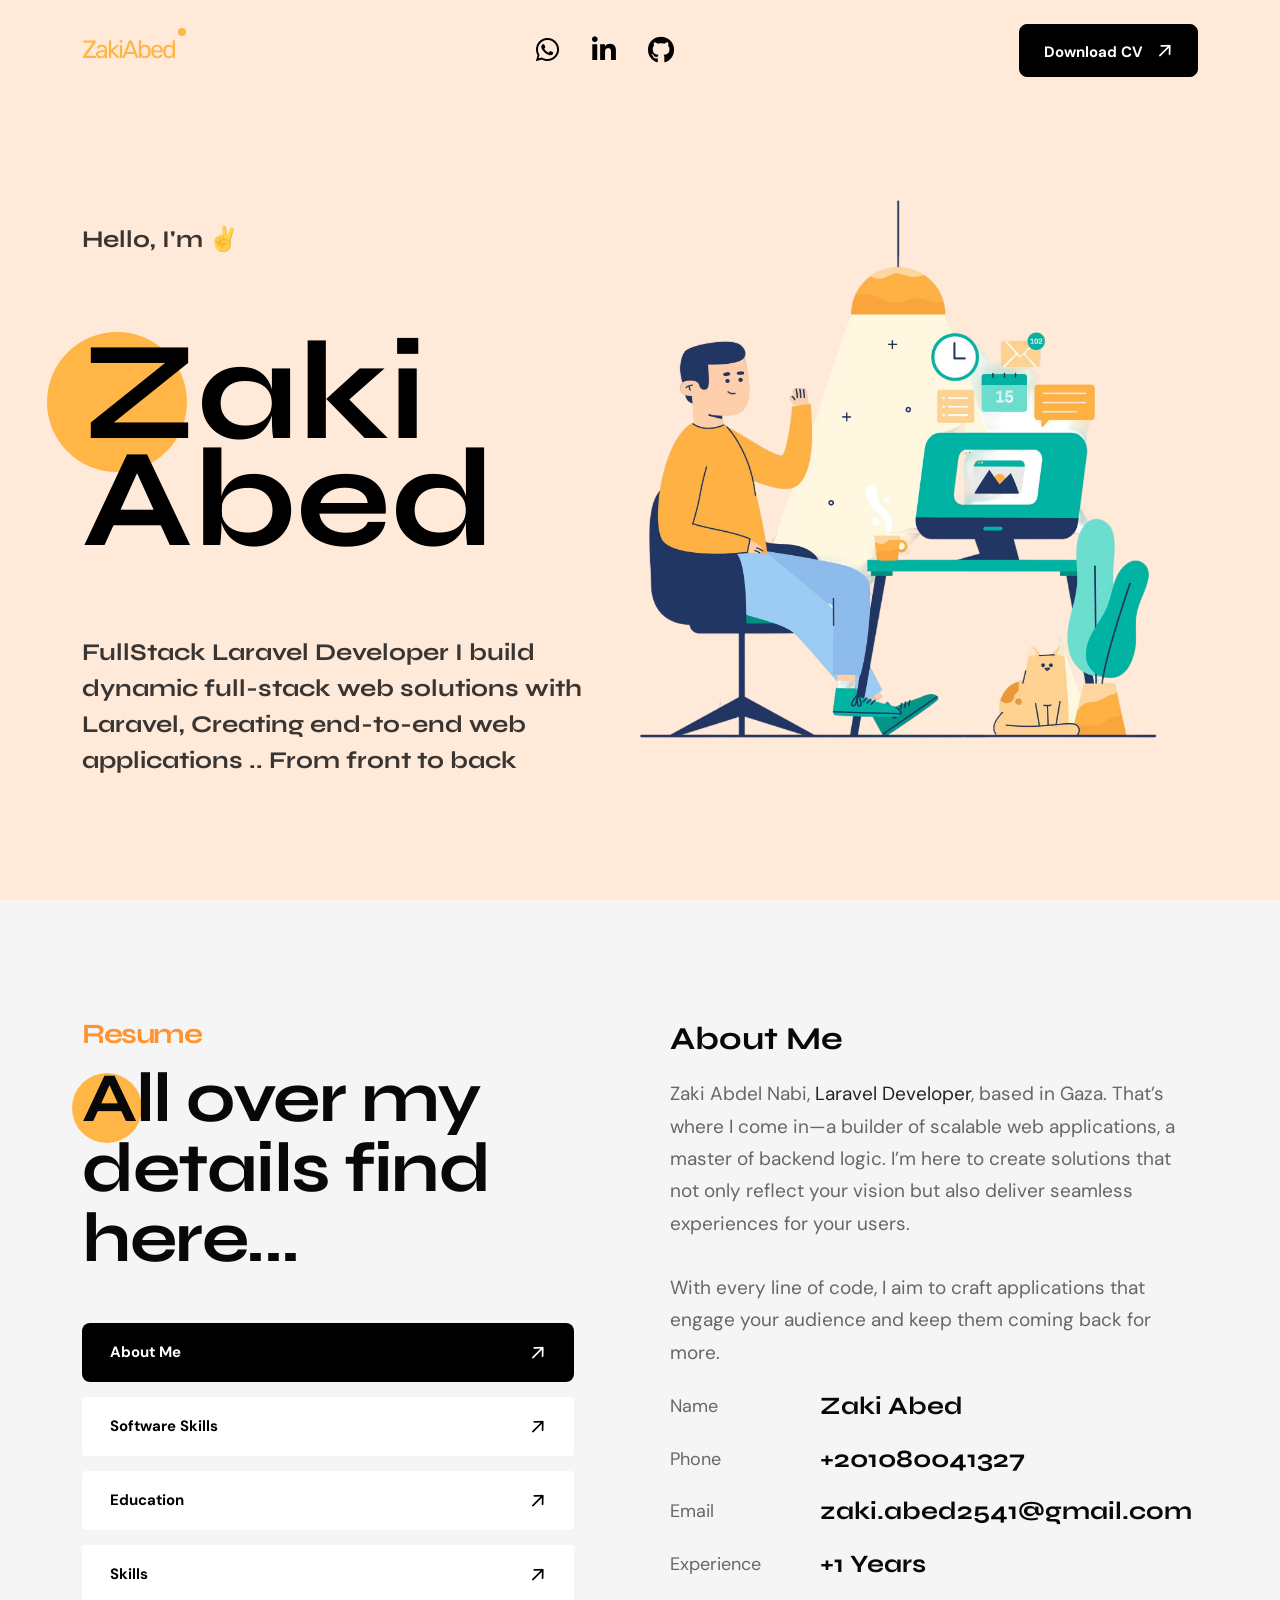
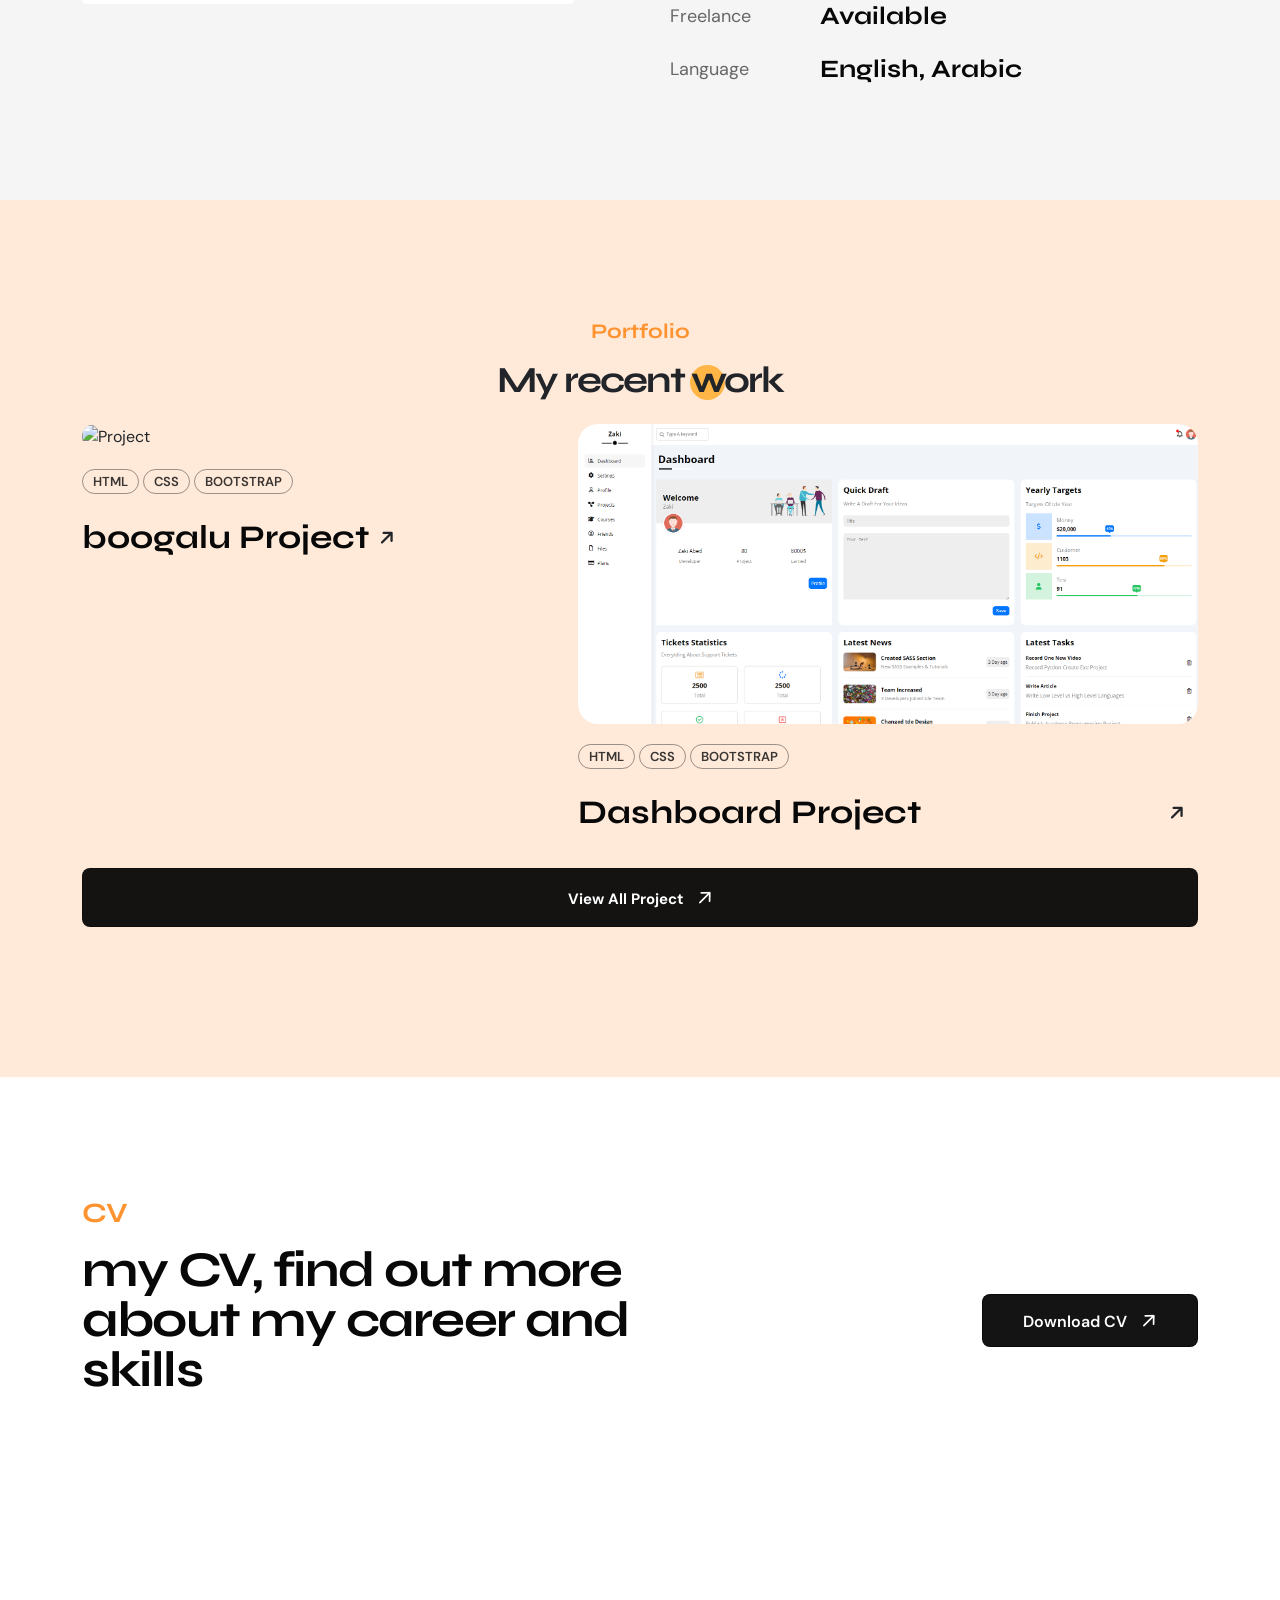
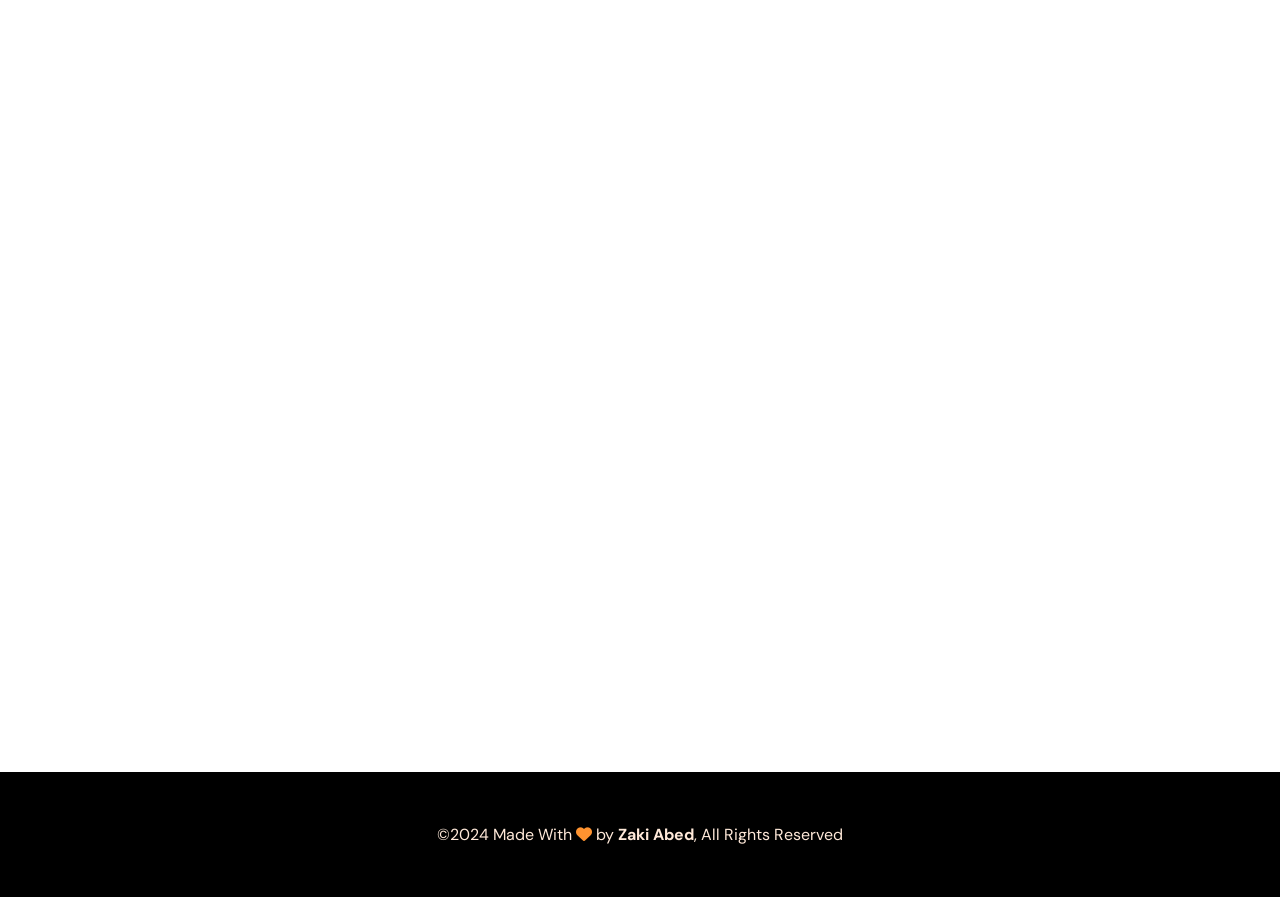
==== commit d19988ca: "update project" ====
--- a/index.html
+++ b/index.html
@@ -35,7 +35,7 @@
                 <a class="nav-link" href="https://github.com/zaki-abed/"><i class="fa-brands fa-github"></i></a>
               </li>
             </ul>
-            <a href="ZakiAbedElNabiResume.pdf" class="main-btn" download="filename.pdf">Download CV <i class="fa-regular fa-arrow-right"></i></a>
+            <a href="ZakiAbedElNabiResume.pdf" class="main-btn" download="zaki'cv.pdf">Download CV <i class="fa-regular fa-arrow-right"></i></a>
           </div>
         </div>
       </nav>
@@ -205,7 +205,7 @@
                 <!-- Box -->
                 <div class="box wow slideInRight">
                     <div class="image">
-                        <img src="images/projects/dashboard.png" alt="Project">
+                        <img src="images/projects/Dashboard.png" alt="Project">
                     </div>
                     <div class="tech">
                         <span>HTML</span>
@@ -230,7 +230,7 @@
                     <h2>CV</h2>
                     <p>my CV, find out more about my career and skills</p>
                 </div>
-                <a href="ZakiAbedElNabiResume.pdf" class="download" download="filename.pdf">Download CV <i class="fa-regular fa-arrow-right"></i></a>
+                <a href="ZakiAbedElNabiResume.pdf" class="download" download="zaki'cv.pdf">Download CV <i class="fa-regular fa-arrow-right"></i></a>
             </div>
             <iframe class="wow slideInRight" src="https://drive.google.com/file/d/1Kq44RX-GSHJS-ai2tzREWh5G90bSiO7g/preview" allow="autoplay" ></iframe>    
         </div>
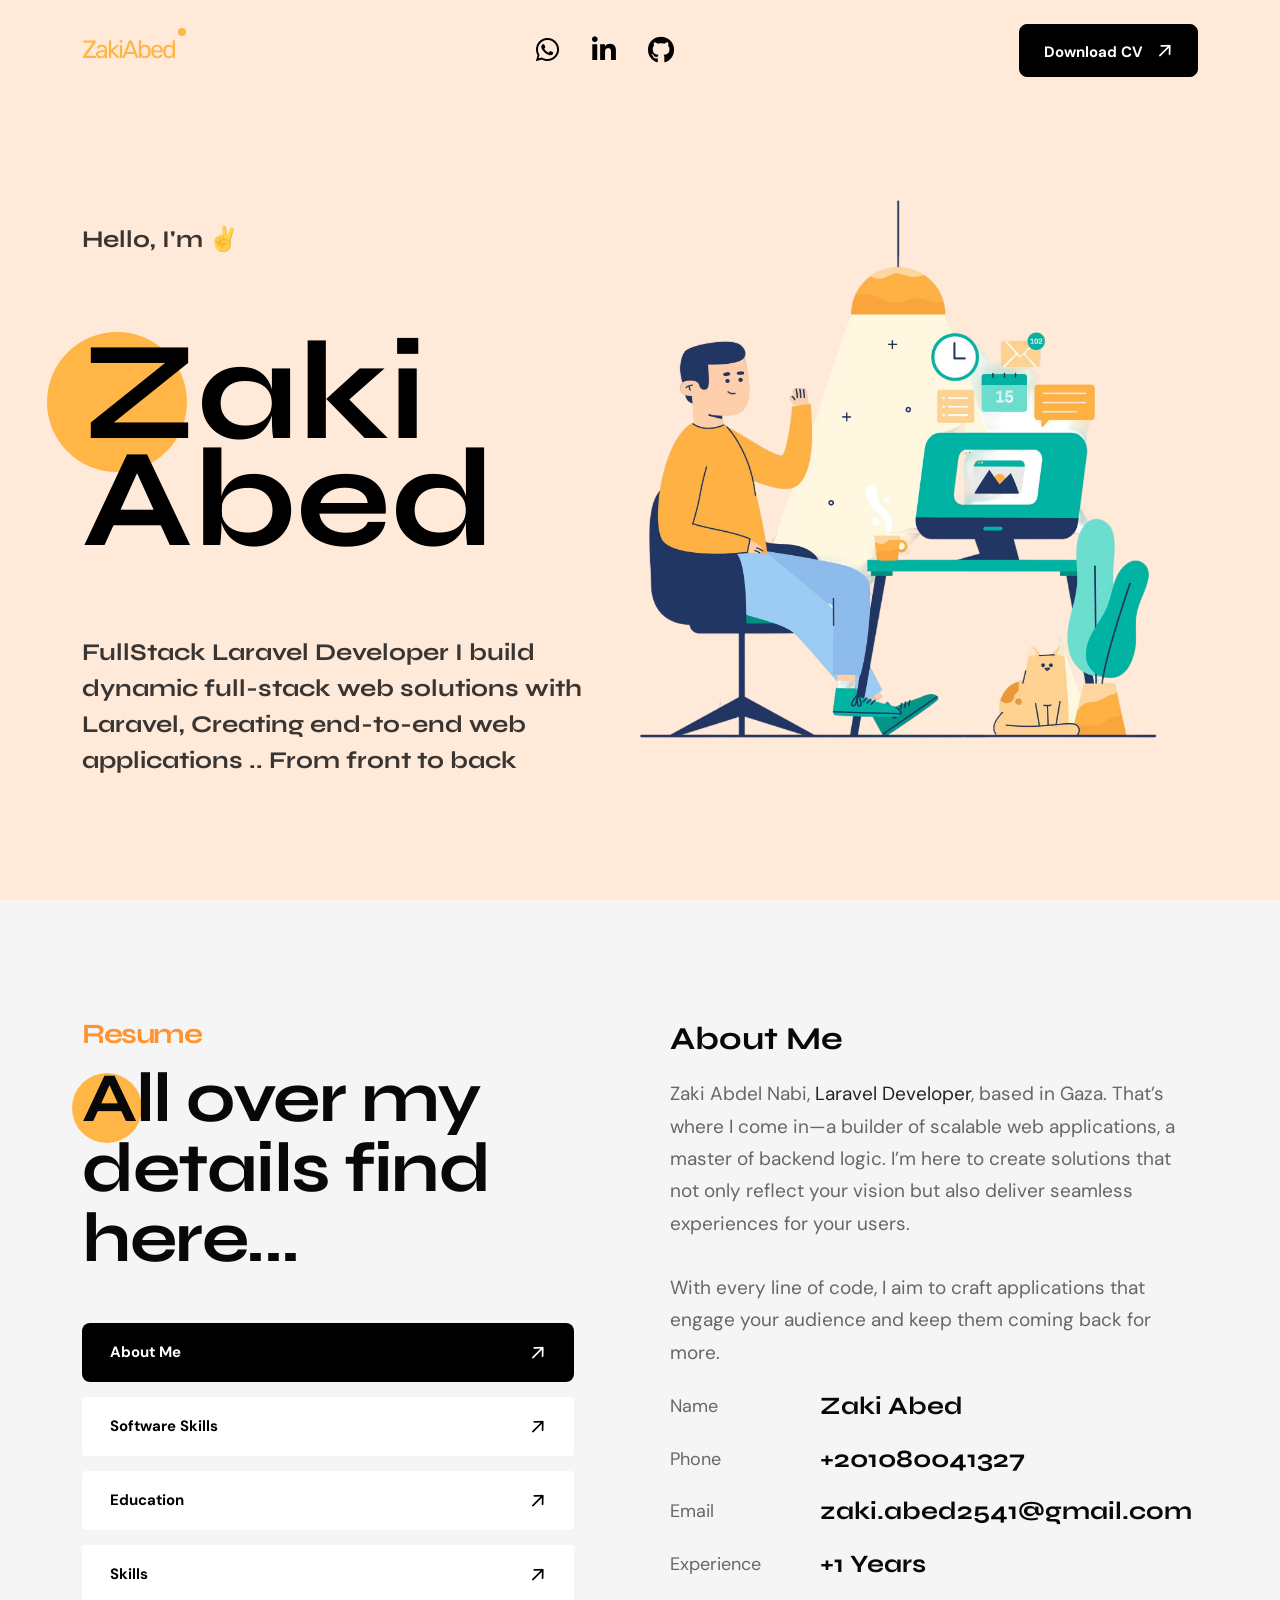
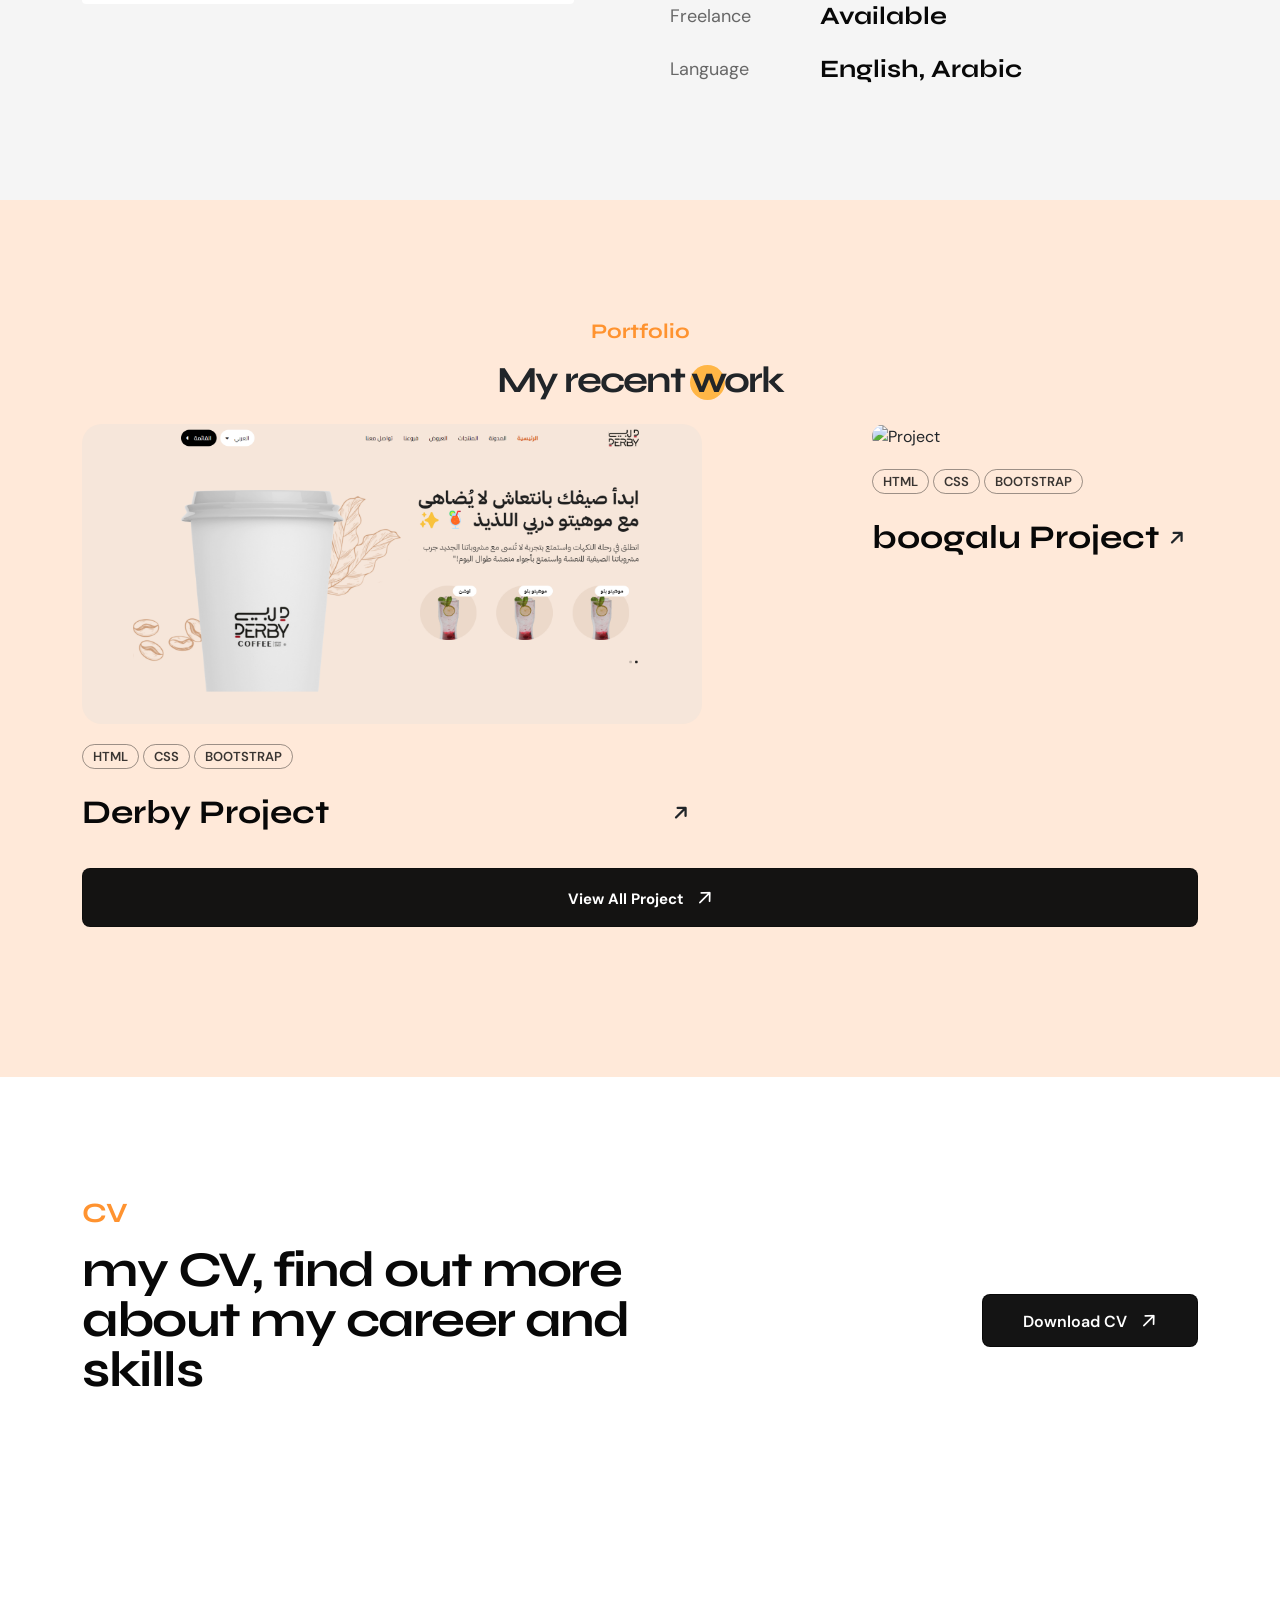
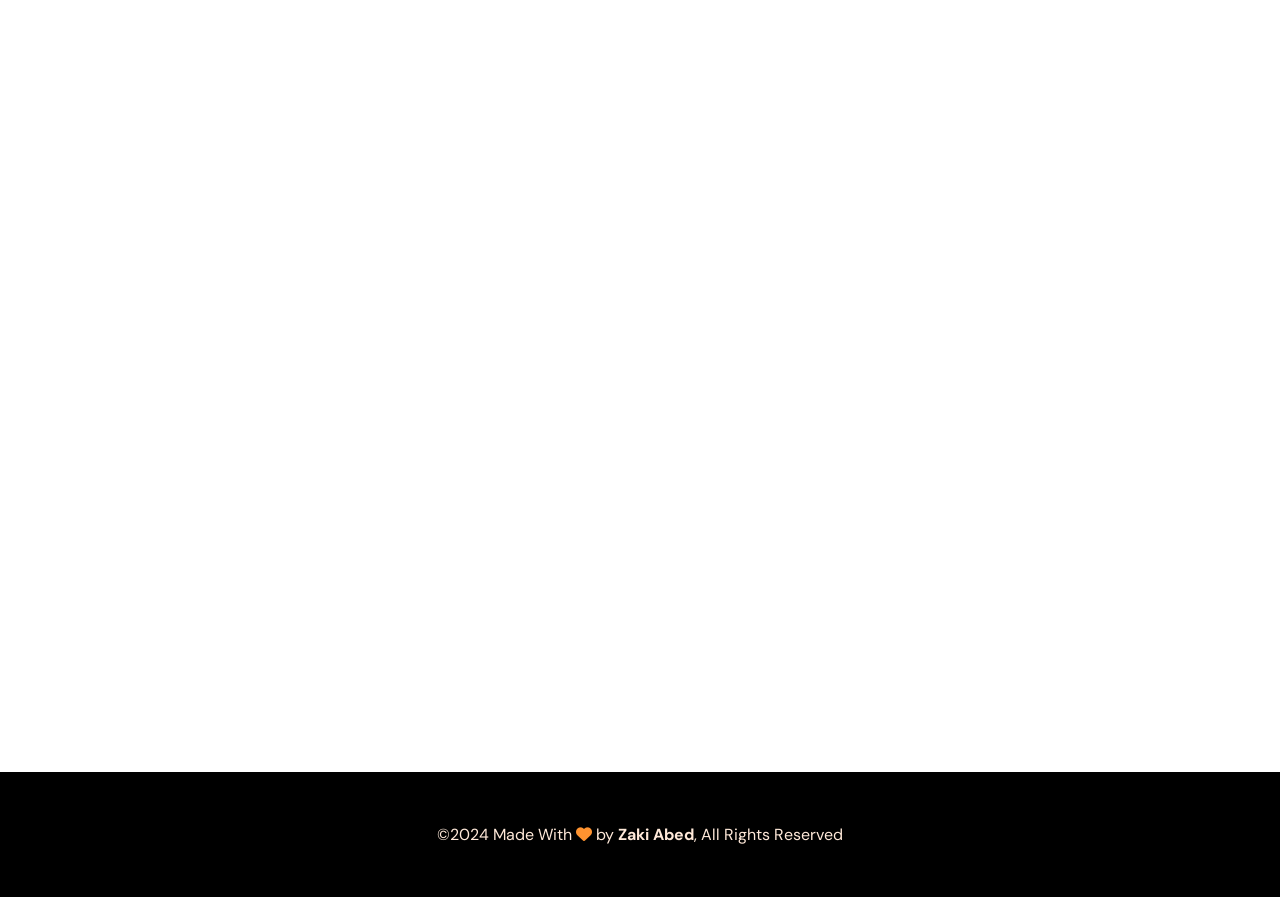
==== commit 51df3a81: "fix issue" ====
--- a/index.html
+++ b/index.html
@@ -188,6 +188,21 @@
             <p class="zaki">My recent work</p>
             <div class="boxes">
                 <!-- Box -->
+            <div class="box wow slideInLeft">
+                <div class="image">
+                    <img src="images/projects/derby.png" alt="Project">
+                </div>
+                <div class="tech">
+                    <span>HTML</span>
+                    <span>CSS</span>
+                    <span>Bootstrap</span>
+                </div>
+                <div class="link">
+                    <a href="https://zaki-abed.github.io/derby/" class="app-name">Derby Project</a>
+                    <i class="fa-regular fa-arrow-right"></i>
+                </div>
+            </div>
+                <!-- Box -->
                 <div class="box wow slideInLeft">
                     <div class="image">
                         <img src="images/projects/boogalu.png" alt="Project">
@@ -203,7 +218,7 @@
                     </div>
                 </div>
                 <!-- Box -->
-                <div class="box wow slideInRight">
+                <!-- <div class="box wow slideInRight">
                     <div class="image">
                         <img src="images/projects/Dashboard.png" alt="Project">
                     </div>
@@ -216,7 +231,7 @@
                         <a href="https://zaki-abed.github.io/HTML_And_CSS_Template_Four/" class="app-name">Dashboard Project</a>
                         <i class="fa-regular fa-arrow-right"></i>
                     </div>
-                </div>
+                </div> -->
             </div>
             <a href="project.html" class="view-all-projects">View All Project <i class="fa-regular fa-arrow-right"></i> </a>
         </div>
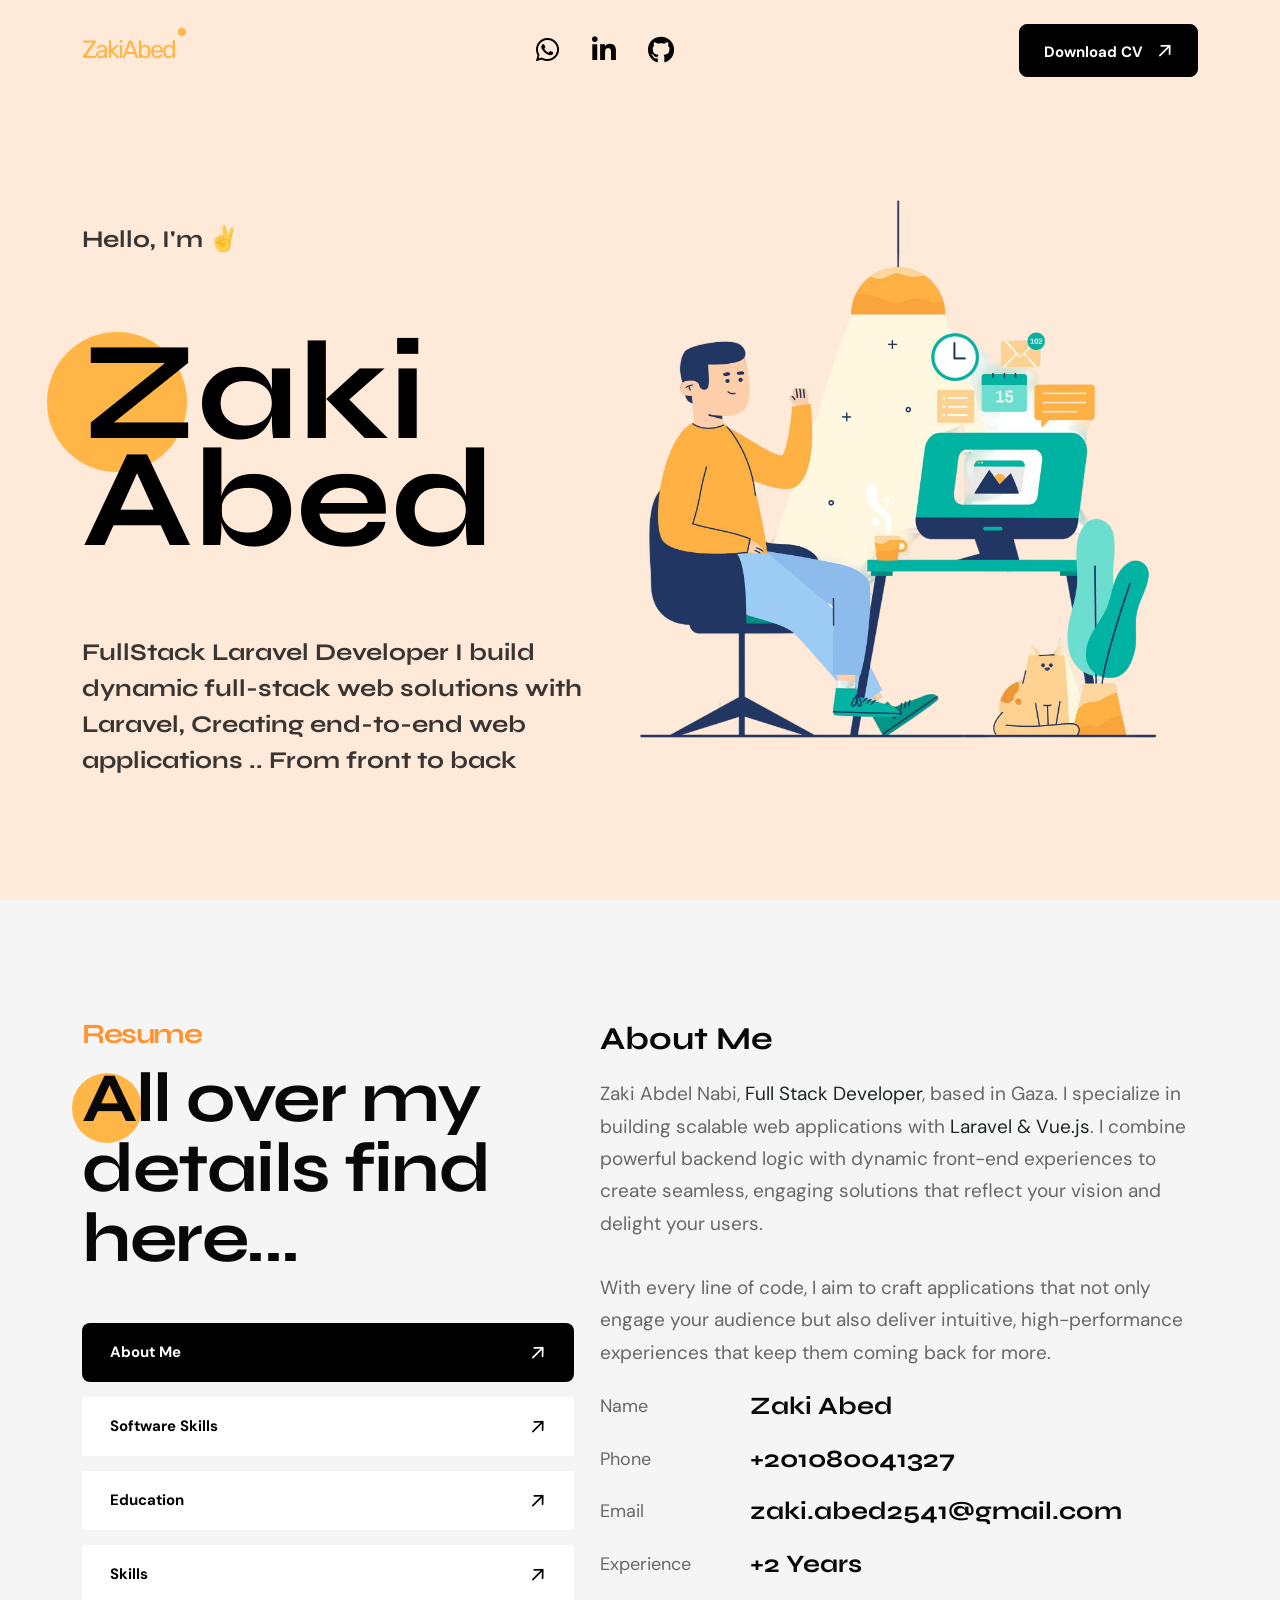
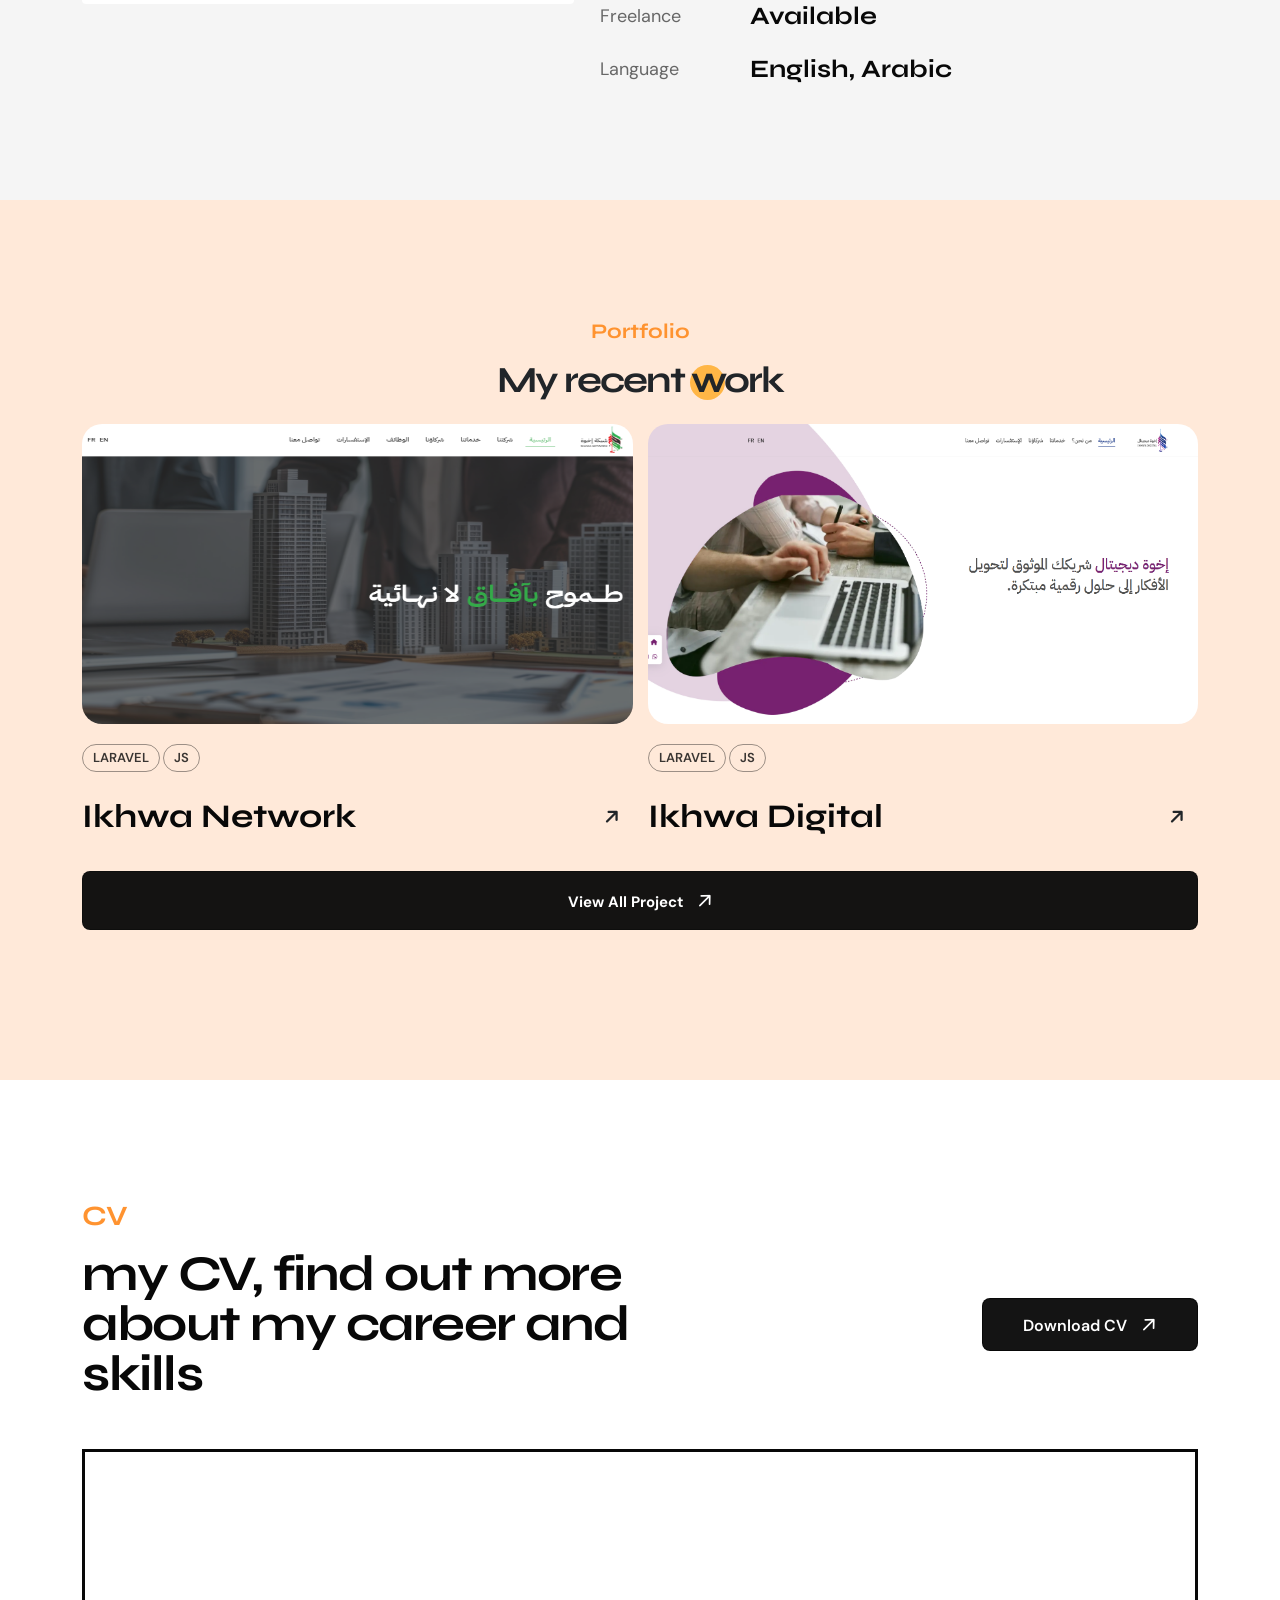
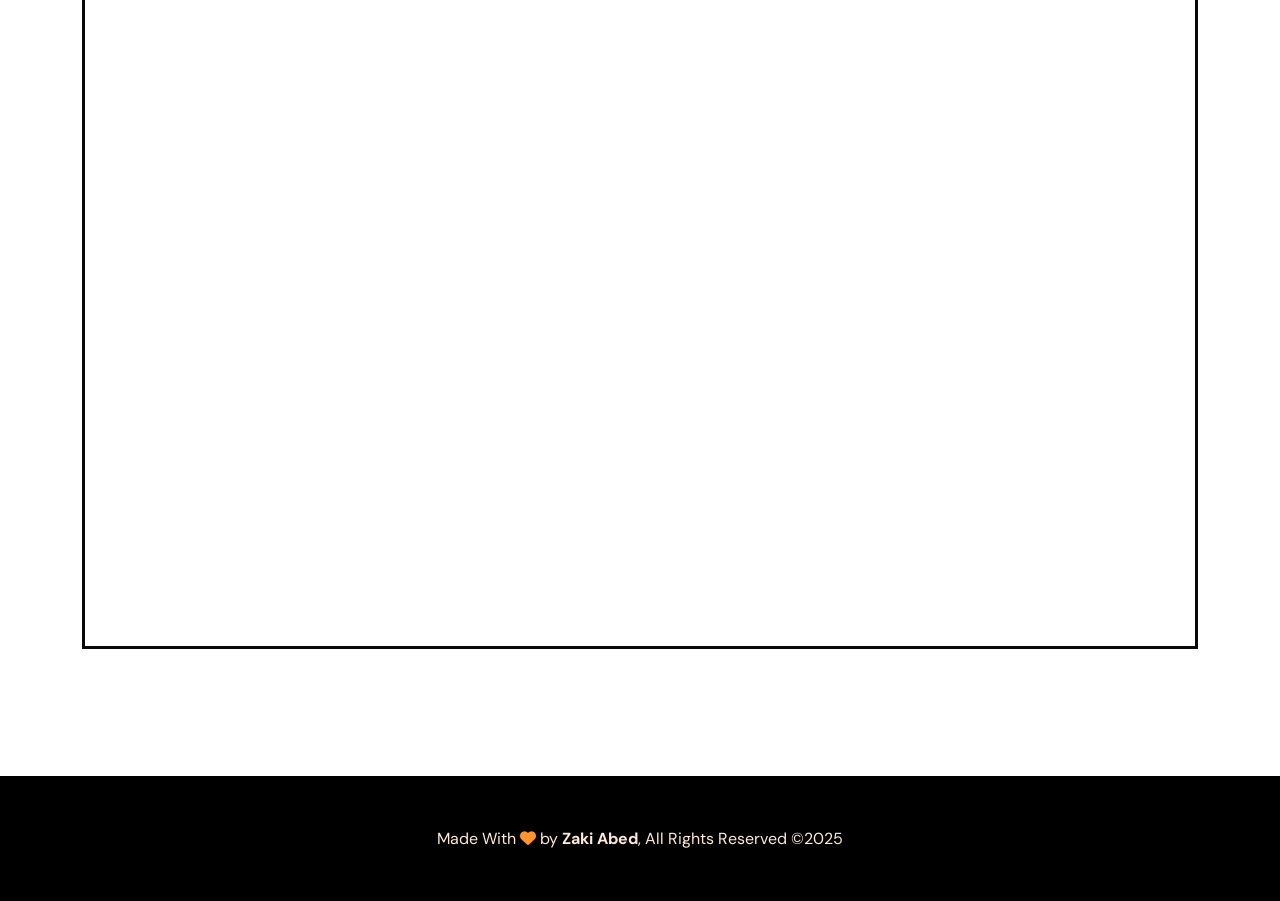
==== commit e5ba37bc: "New" ====
--- a/index.html
+++ b/index.html
@@ -79,7 +79,8 @@
                     <div class="tab-pane fade show active about-me-tab" id="v-pills-home" role="tabpanel" aria-labelledby="v-pills-home-tab" tabindex="0">
                         <h2 class="title">About Me</h2>
                         <p>
-                            Zaki Abdel Nabi, <span class="text-dark">Laravel Developer</span>, based in Gaza. That’s where I come in—a builder of scalable web applications, a master of backend logic. I’m here to create solutions that not only reflect your vision but also deliver seamless experiences for your users. <br><br> With every line of code, I aim to craft applications that engage your audience and keep them coming back for more.
+                            Zaki Abdel Nabi, <span class="text-dark">Full Stack Developer</span>, based in Gaza. I specialize in building scalable web applications with <span class="text-dark">Laravel & Vue.js</span>. I combine powerful backend logic with dynamic front-end experiences to create seamless, engaging solutions that reflect your vision and delight your users. <br><br> 
+                            With every line of code, I aim to craft applications that not only engage your audience but also deliver intuitive, high-performance experiences that keep them coming back for more.
                         </p>
                         <ul>
                             <li>
@@ -96,7 +97,7 @@
                             </li>
                             <li>
                                 <span class="first">Experience</span>
-                                <span class="second">+1 Years</span>
+                                <span class="second">+2 Years</span>
                             </li>
                             <li>
                                 <span class="first">Freelance</span>
@@ -114,27 +115,23 @@
                         <ul>
                             <li>
                                 <span>Backend Development:</span>
-                                <span>Laravel framework, PHP (OOP), MySQL (relational databases, SQL, ER diagrams, connection pooling)</span>
+                                <span>Laravel, PHP</span>
                             </li>
                             <li>
                                 <span>Frontend Development:</span>
-                                <span>HTML, CSS (Grid, Flexbox), JavaScript, jQuery, Bootstrap, Tailwind CSS</span>
-                            </li>
-                            <li>
-                                <span>Full Stack Development:</span>
-                                <span>Experience in integrating frontend and backend components for robust web applications</span>
+                                <span>Vue.js, Tailwind CSS, HTML, CSS, JavaScript, jQuery, Bootstrap</span>
                             </li>
                             <li>
                                 <span>Database Management:</span>
-                                <span>Proficient in database design, SQL queries, and optimization</span>
-                            </li>
-                            <li>
-                                <span>Project Management:</span>
-                                <span>Agile methodologies</span>
-                            </li>
-                            <li>
-                                <span>System Analysis:</span>
-                                <span>Strong analytical skills with experience in writing system requirements specifications (SRS) and system documentation</span>
+                                <span>MySQL</span>
+                            </li>
+                            <li>
+                                <span>System Design & Analysis:</span>
+                                <span>Strong analytical skills with experience in writing SRS, ERD & UML</span>
+                            </li>
+                            <li>
+                                <span>Development Tools:</span>
+                                <span>Git, Github, Postman</span>
                             </li>
                         </ul>
                     </div>
@@ -150,6 +147,7 @@
                                         Al-Azhar University - Gaza<br>
                                         Software Engineering Major
                                     </span>
+                                    <span class="gpa"><b>GPA:</b> <span class="number">85%</span></span>
                                 </div>
                             </div>
                             <div class="box">
@@ -157,7 +155,7 @@
                                 <div class="info">
                                     <span>High School</span>
                                     <span class="name">Deir al-Balah Industrial Secondary School</span>
-                                    <span class="gpa"><b>GPA:</b> <span class="number">95.1</span></span>
+                                    <span class="gpa"><b>GPA:</b> <span class="number">95.1%</span></span>
                                 </div>
                             </div>
                         </div>
@@ -166,14 +164,14 @@
                     <div class="tab-pane fade skills-tab" id="v-pills-messages" role="tabpanel" aria-labelledby="v-pills-messages-tab" tabindex="0">
                         <h2 class="title">Skills</h2>
                         <div class="boxes">
+                            <span><i class="fa-brands fa-laravel"></i>Laravel</span>
+                            <span><i class="fa-brands fa-vuejs"></i>Vue.js</span>
+                            <span><i class="fa-duotone fa-solid fa-database"></i> Mysql</span>
                             <span><i class="fa-brands fa-html5"></i> HTML</span>
                             <span><i class="fa-brands fa-css3-alt"></i> CSS</span>
                             <span><i class="fa-brands fa-js"></i> JS</span>
                             <span><i class="fa-brands fa-bootstrap"></i> Bootstrap</span>
-                            <span><i class="fa-brands fa-laravel"></i>Laravel</span>
                             <span><i class="fa-brands fa-php"></i>php</span>
-                            <span><i class="fa-duotone fa-solid fa-database"></i> Mysql</span>
-                            <span><i class="fa-brands fa-docker"></i> Docker</span>
                         </div>
                     </div>
                 </div>
@@ -186,52 +184,8 @@
         <div class="container">
             <h2>Portfolio</h2>
             <p class="zaki">My recent work</p>
-            <div class="boxes">
-                <!-- Box -->
-            <div class="box wow slideInLeft">
-                <div class="image">
-                    <img src="images/projects/derby.png" alt="Project">
-                </div>
-                <div class="tech">
-                    <span>HTML</span>
-                    <span>CSS</span>
-                    <span>Bootstrap</span>
-                </div>
-                <div class="link">
-                    <a href="https://zaki-abed.github.io/derby/" class="app-name">Derby Project</a>
-                    <i class="fa-regular fa-arrow-right"></i>
-                </div>
-            </div>
-                <!-- Box -->
-                <div class="box wow slideInLeft">
-                    <div class="image">
-                        <img src="images/projects/boogalu.png" alt="Project">
-                    </div>
-                    <div class="tech">
-                        <span>HTML</span>
-                        <span>CSS</span>
-                        <span>Bootstrap</span>
-                    </div>
-                    <div class="link">
-                        <a href="https://zaki-abed.github.io/boogalu/" class="app-name">boogalu Project</a>
-                        <i class="fa-regular fa-arrow-right"></i>
-                    </div>
-                </div>
-                <!-- Box -->
-                <!-- <div class="box wow slideInRight">
-                    <div class="image">
-                        <img src="images/projects/Dashboard.png" alt="Project">
-                    </div>
-                    <div class="tech">
-                        <span>HTML</span>
-                        <span>CSS</span>
-                        <span>Bootstrap</span>
-                    </div>
-                    <div class="link">
-                        <a href="https://zaki-abed.github.io/HTML_And_CSS_Template_Four/" class="app-name">Dashboard Project</a>
-                        <i class="fa-regular fa-arrow-right"></i>
-                    </div>
-                </div> -->
+            <div class="boxes" id="projects-container">
+                <!-- projects -->
             </div>
             <a href="project.html" class="view-all-projects">View All Project <i class="fa-regular fa-arrow-right"></i> </a>
         </div>
@@ -245,17 +199,19 @@
                     <h2>CV</h2>
                     <p>my CV, find out more about my career and skills</p>
                 </div>
-                <a href="ZakiAbedElNabiResume.pdf" class="download" download="zaki'cv.pdf">Download CV <i class="fa-regular fa-arrow-right"></i></a>
-            </div>
-            <iframe class="wow slideInRight" src="https://drive.google.com/file/d/1Kq44RX-GSHJS-ai2tzREWh5G90bSiO7g/preview" allow="autoplay" ></iframe>    
+                <a  href="ZakiAbedElNabiResume.pdf" class="download" download="zaki'cv.pdf">Download CV <i class="fa-regular fa-arrow-right"></i></a>
+            </div>
+            <iframe 
+                src="https://drive.google.com/file/d/138IFMVPZ_1GJz_t5n9P4oA6JuScJ5xyh/preview" 
+                allow="autoplay" 
+            ></iframe>    
         </div>
     </div>
     <!-- End CV -->
-
     <!-- Start Footer -->
     <footer>
        <div class="container">
-            ©2024 Made With <i class="fas fa-heart"></i> by <b>Zaki Abed</b>, All Rights Reserved
+            Made With <i class="fas fa-heart"></i> by <b>Zaki Abed</b>, All Rights Reserved ©2025
        </div>
     </footer>
     <!-- End Footer -->
@@ -266,6 +222,43 @@
     <script src="js/wow.min.js"></script>
     <script>
         new WOW().init();
+        // بيانات المشاريع
+        const projects = [
+            {
+                name: "Ikhwa Network",
+                imgSrc: "images/projects/ikhwanetwork.png",
+                tech: ["Laravel", "JS"],
+                link: "https://www.ikhwanetwork.com/ar"
+            },
+            {
+                name: "Ikhwa Digital",
+                imgSrc: "images/projects/ikhwadigital.png",
+                tech: ["Laravel", "JS"],
+                link: "https://www.ikhwadigital.com/ar"
+            }
+        ];
+
+        // استهداف الحاوية الخاصة بالمشاريع
+        const container = document.getElementById("projects-container");
+
+        // دالة لتوليد HTML للمشاريع
+        projects.forEach(project => {
+            const projectBox = `
+                <div class="box wow slideInLeft">
+                    <div class="image">
+                        <img src="${project.imgSrc}" alt="Project">
+                    </div>
+                    <div class="tech">
+                        ${project.tech.map(tech => `<span>${tech}</span>`).join('')}
+                    </div>
+                    <div class="link">
+                        <a href="${project.link}" class="app-name">${project.name}</a>
+                        <i class="fa-regular fa-arrow-right"></i>
+                    </div>
+                </div>
+            `;
+            container.innerHTML += projectBox;
+        });
     </script>
 </body>
 </html>
--- a/css/style.css
+++ b/css/style.css
@@ -243,7 +243,7 @@
 .about-me .container {
     display: flex;
     align-items: start;
-    gap: 80px;
+    gap: 10px;
 }
 
 @media (max-width: 992px) {
@@ -591,7 +591,6 @@
 .portfolio .boxes .box {}
 
 .portfolio .boxes .box .image {
-    border-radius: 20px;
     overflow: hidden;
 }
 
@@ -599,10 +598,15 @@
     max-width: 100%;
     width: 620px;
     height: 300px;
+    border-radius: 20px;
 }
 
 .portfolio .boxes .box .tech {
-    margin: 20px 0
+    margin: 20px 0;
+    display: flex;
+    align-items: center;
+    gap: 3px;
+    cursor: pointer;
 }
 
 .portfolio .boxes .box .tech span {
@@ -729,6 +733,10 @@
 .cv iframe {
     width: 100%;
     height: 800px;
+    padding: 10px 55px;
+    border: 3px solid rgb(8 8 8);
+    transform: scale(1); /* التكبير 1.5x */
+    transform-origin: top left;
 }
 /* End CV */
 /* Start Footer */
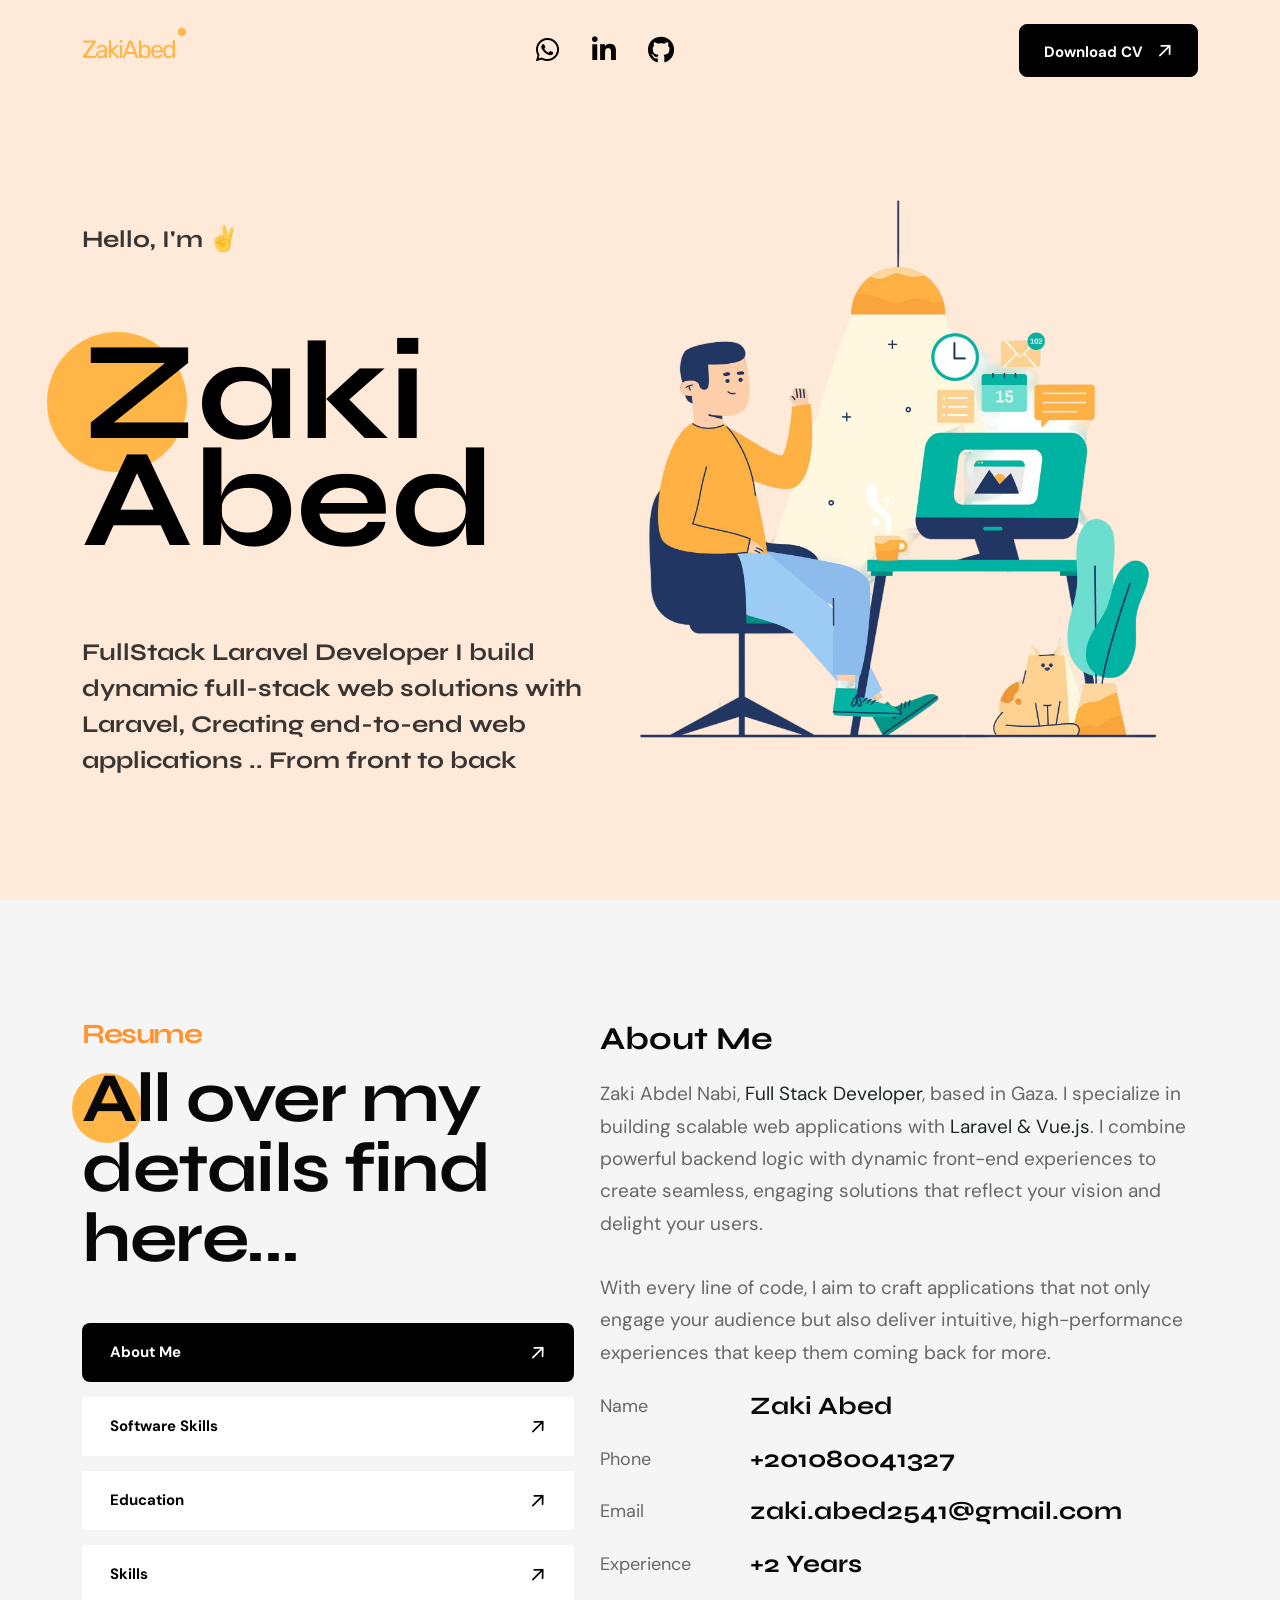
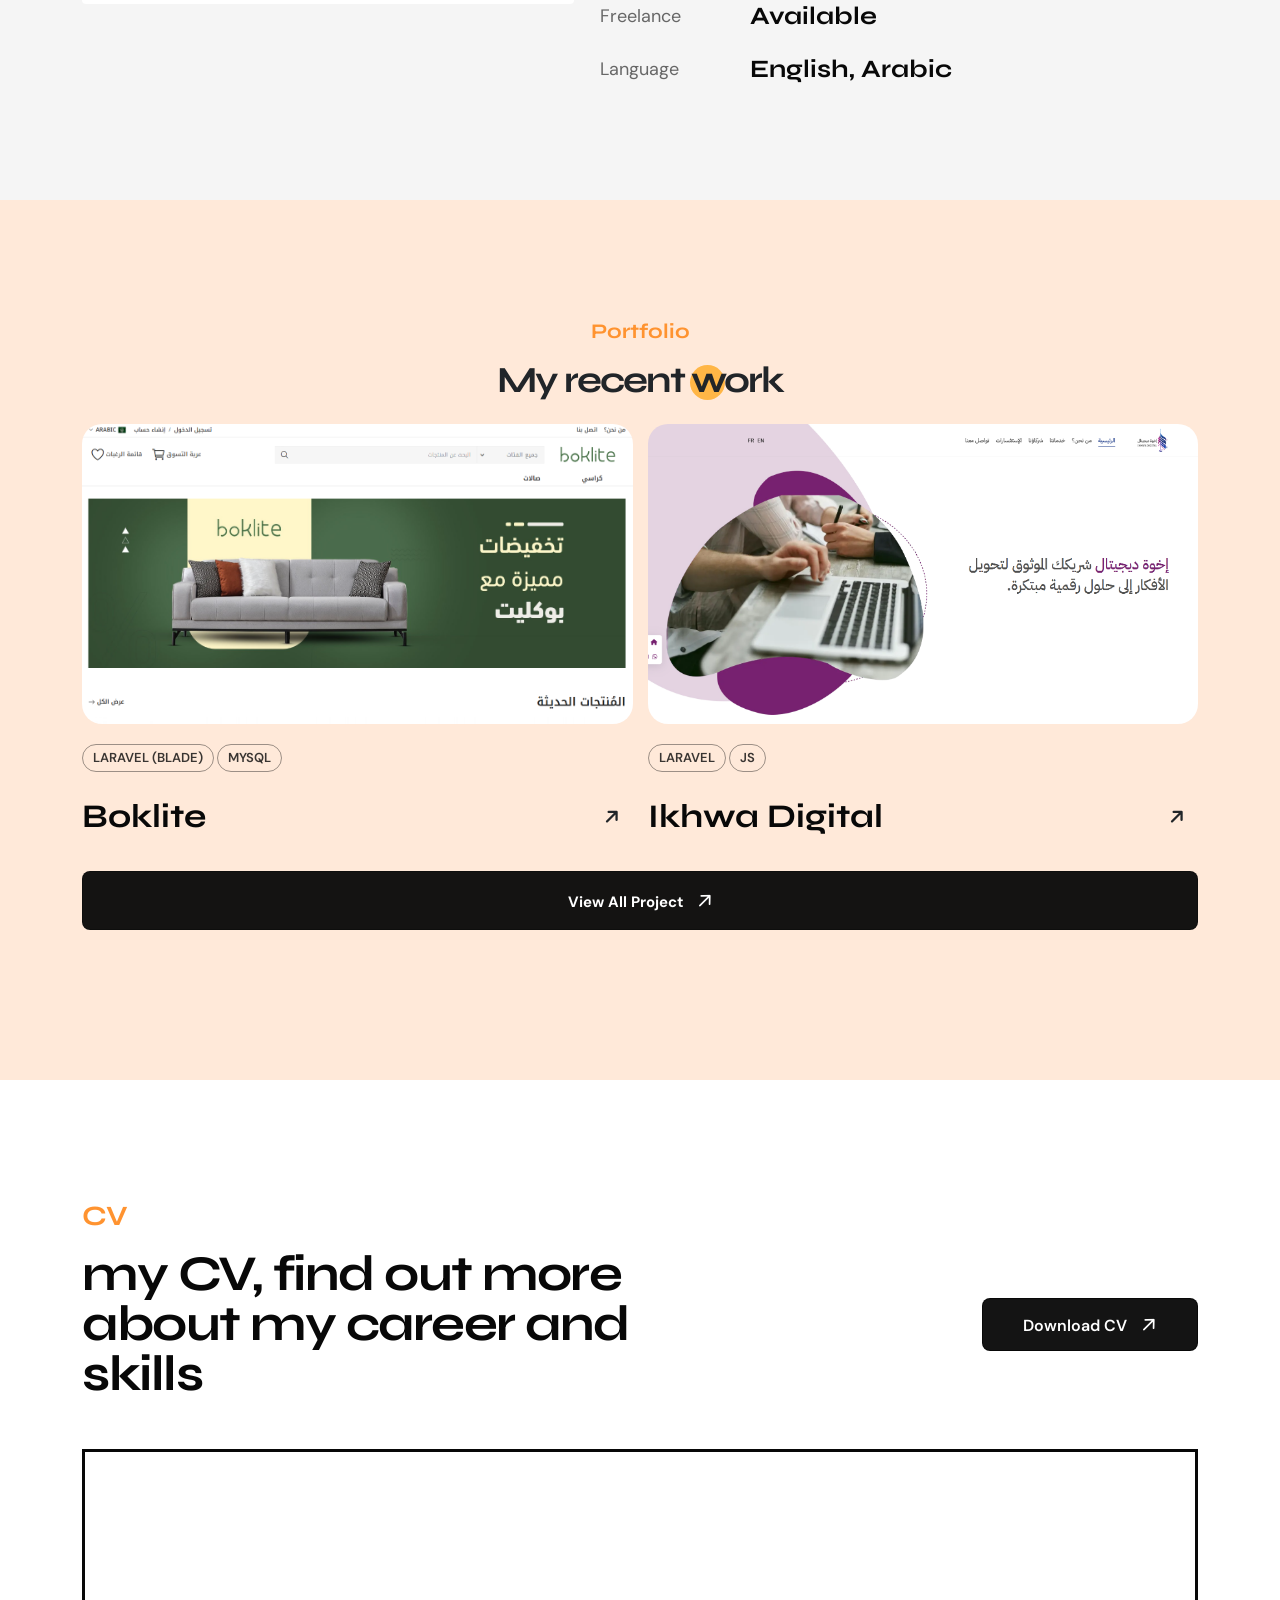
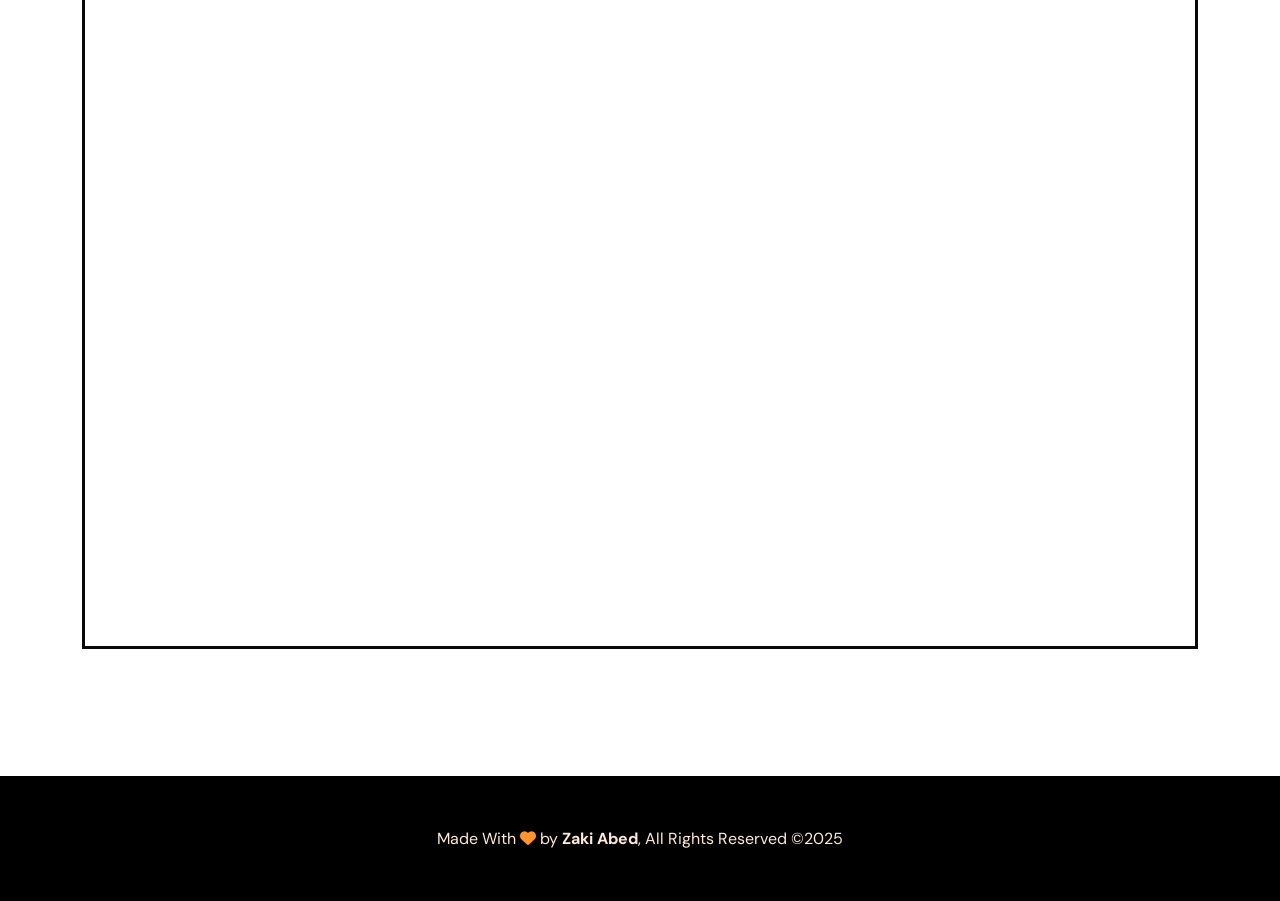
==== commit 3627aeaa: "New" ====
--- a/index.html
+++ b/index.html
@@ -225,16 +225,16 @@
         // بيانات المشاريع
         const projects = [
             {
-                name: "Ikhwa Network",
-                imgSrc: "images/projects/ikhwanetwork.png",
-                tech: ["Laravel", "JS"],
-                link: "https://www.ikhwanetwork.com/ar"
+                name: "Boklite",
+                imgSrc: "images/projects/boklite.png",
+                tech: ["Laravel (Blade)", "MySQL",],
+                link: "https://www.boklite.com/ar"
             },
             {
                 name: "Ikhwa Digital",
                 imgSrc: "images/projects/ikhwadigital.png",
                 tech: ["Laravel", "JS"],
-                link: "https://www.ikhwadigital.com/ar"
+                link: "https://www.boklite.com/ar"
             }
         ];
 
